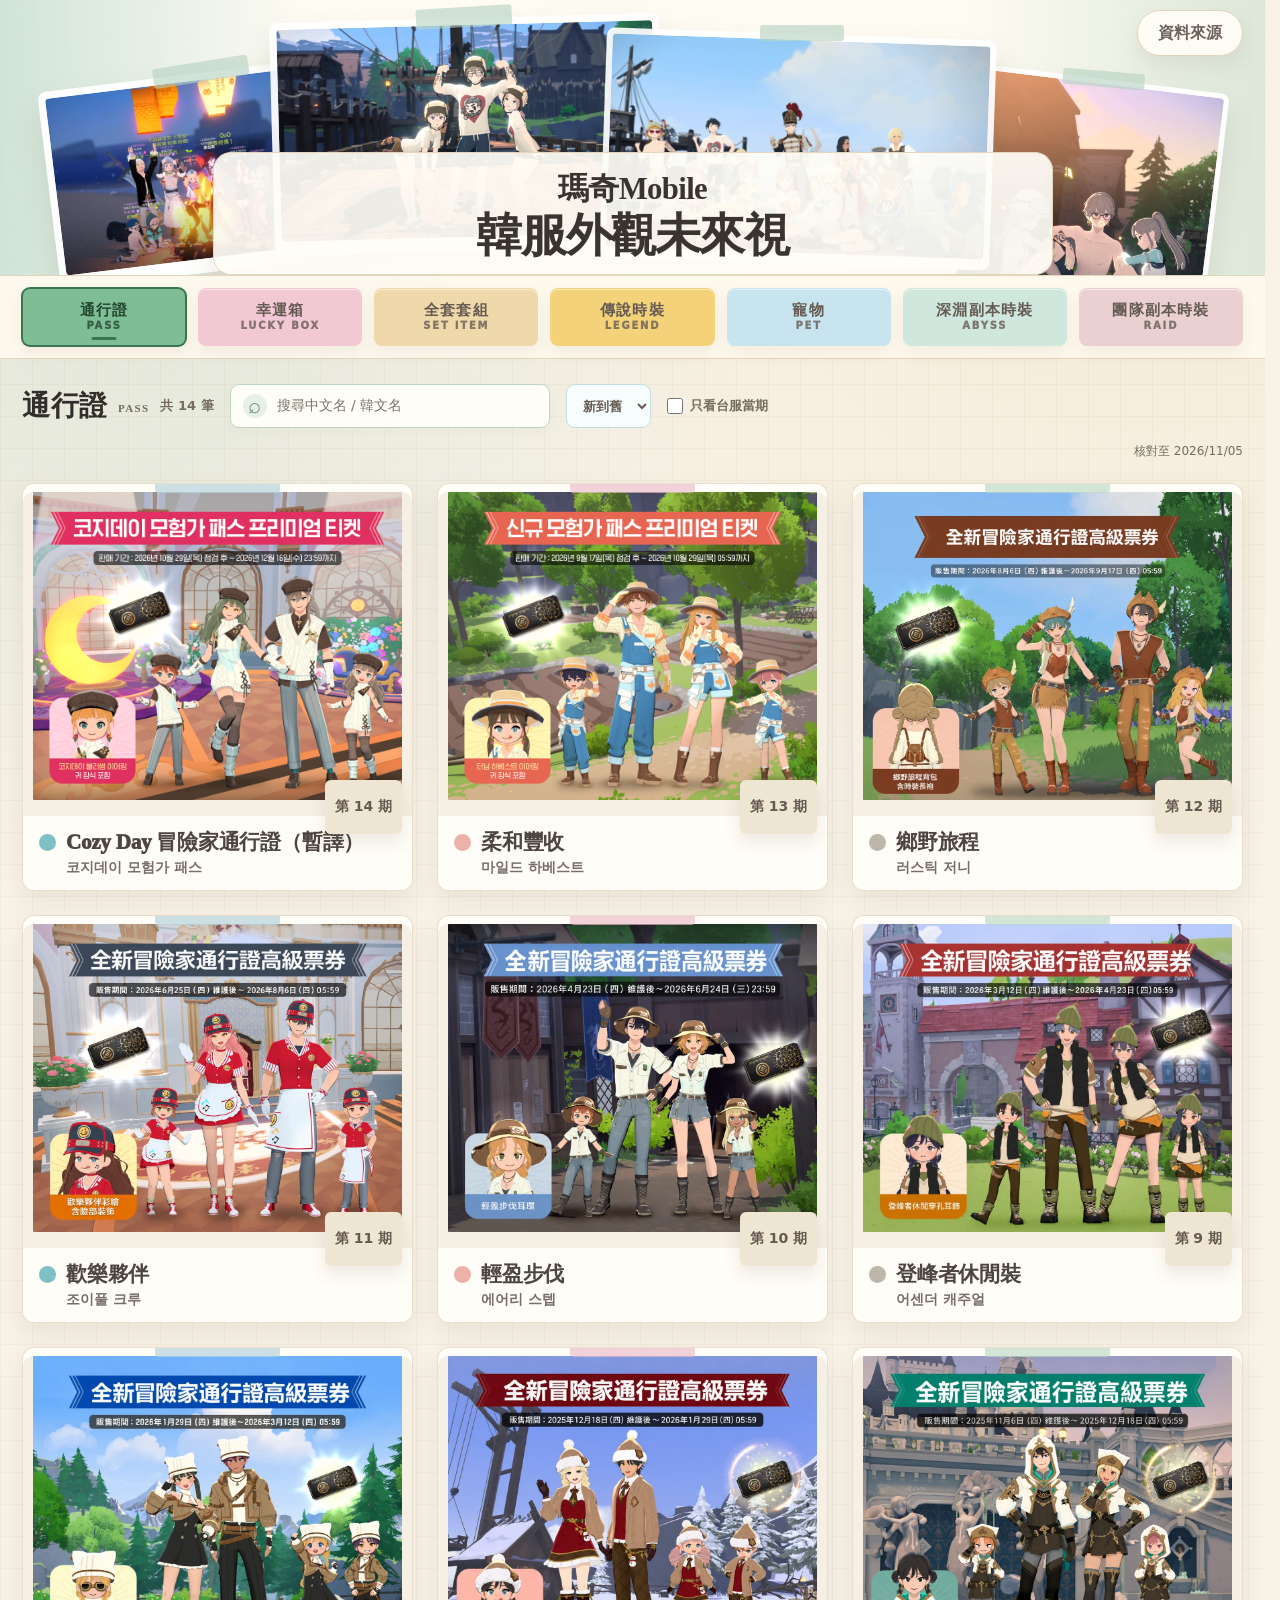
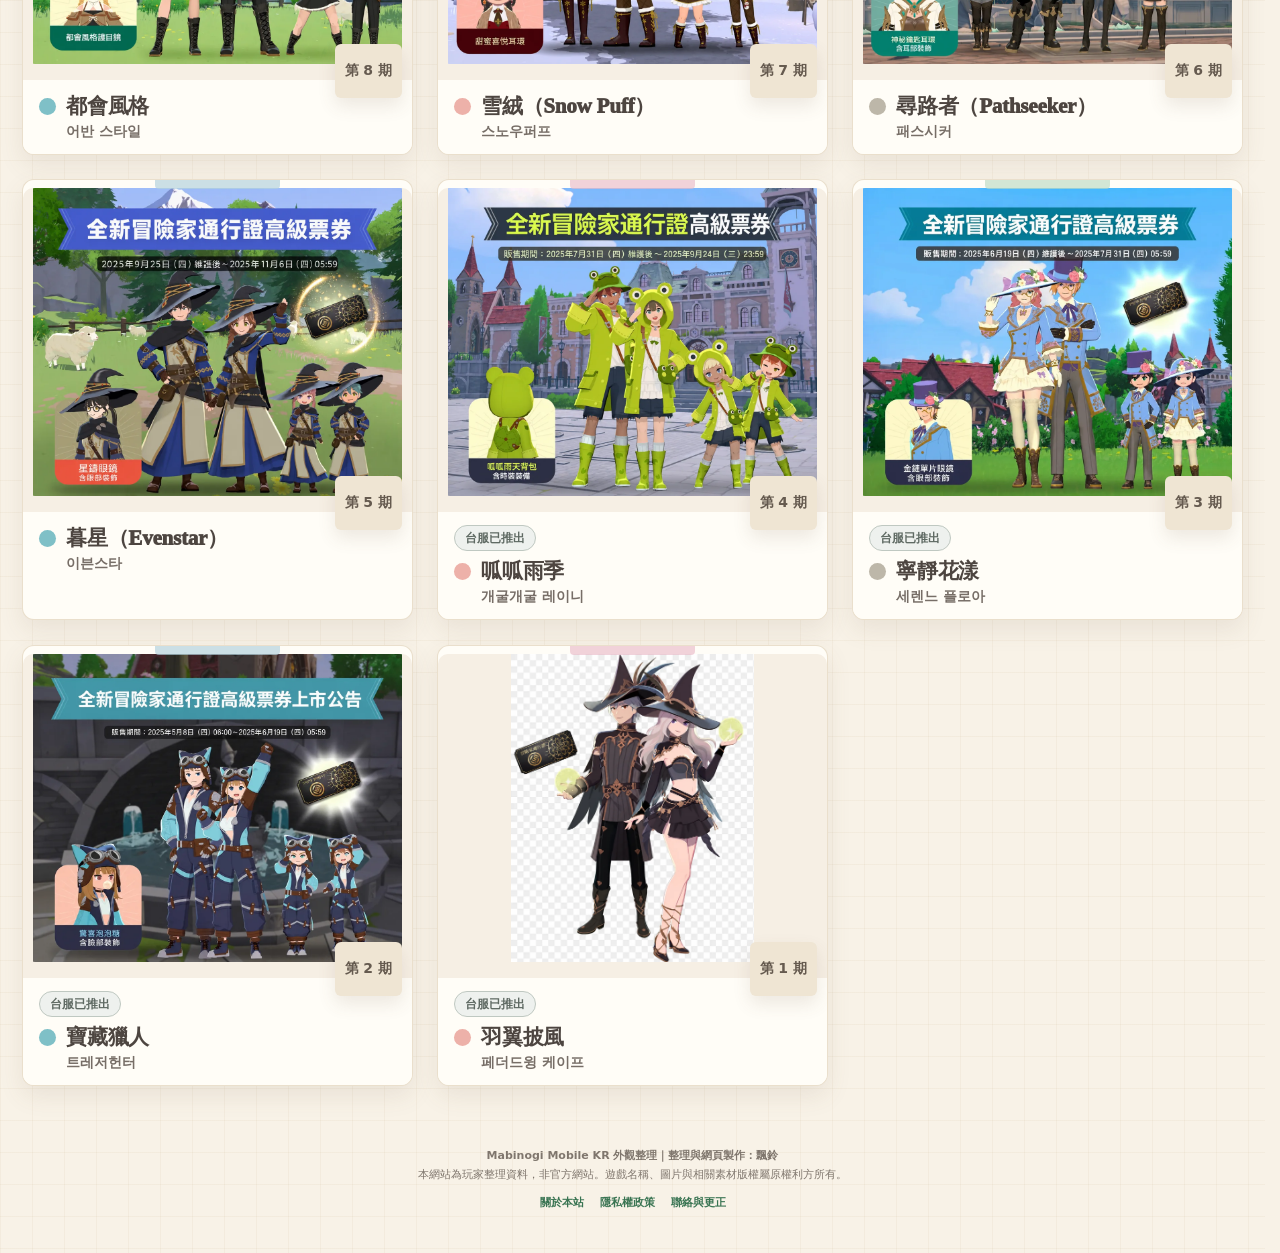
==== index.html @ e50b484f "update" ====
<!doctype html>
<html lang="zh-Hant">
<head>
<meta charset="utf-8">
<meta name="viewport" content="width=device-width,initial-scale=1">
<meta name="color-scheme" content="light">
<meta name="theme-color" content="#f8f2e7">
<meta name="description" content="整理瑪奇 Mobile 韓服歷屆通行證、幸運箱、全套套組、傳說時裝、寵物技能、深淵與團隊副本外觀，提供中韓文名稱搜尋與台服推出狀態對照。">
<meta name="robots" content="index,follow,max-image-preview:large,max-snippet:-1,max-video-preview:-1">
<meta name="google-adsense-account" content="ca-pub-5116561987707056">
<script async data-mabi-adsense="1" src="https://pagead2.googlesyndication.com/pagead/js/adsbygoogle.js?client=ca-pub-5116561987707056" crossorigin="anonymous"></script>
<meta property="og:locale" content="zh_TW"><meta property="og:type" content="website"><meta property="og:site_name" content="瑪奇Mobile 韓服外觀未來視"><meta property="og:title" content="瑪奇Mobile 韓服外觀未來視"><meta property="og:description" content="整理瑪奇 Mobile 韓服歷屆通行證、幸運箱、全套套組、傳說時裝、寵物技能、深淵與團隊副本外觀，提供中韓文名稱搜尋與台服推出狀態對照。"><meta property="og:url" content="https://www.piaorinstudio.com/"><meta property="og:image" content="https://www.piaorinstudio.com/image/hero-bridge.webp">
<meta name="twitter:card" content="summary_large_image"><meta name="twitter:title" content="瑪奇Mobile 韓服外觀未來視"><meta name="twitter:description" content="整理瑪奇 Mobile 韓服歷屆通行證、幸運箱、全套套組、傳說時裝、寵物技能、深淵與團隊副本外觀，提供中韓文名稱搜尋與台服推出狀態對照。"><meta name="twitter:image" content="https://www.piaorinstudio.com/image/hero-bridge.webp">
<link rel="canonical" href="https://www.piaorinstudio.com/"><link rel="icon" href="favicon.svg" type="image/svg+xml"><title>瑪奇Mobile 韓服外觀未來視</title><link rel="stylesheet" href="assets/css/main.css?v=20261015-actions">
<script type="application/ld+json">{"@context":"https://schema.org","@type":"WebSite","name":"瑪奇Mobile 韓服外觀未來視","alternateName":"瑪奇Mobile韓服外觀未來視","url":"https://www.piaorinstudio.com/","inLanguage":"zh-Hant","description":"整理瑪奇 Mobile 韓服歷屆通行證、幸運箱、全套套組、傳說時裝、寵物技能、深淵與團隊副本外觀，提供中韓文名稱搜尋與台服推出狀態對照。"}</script>
<link rel="stylesheet" href="assets/css/archive-ui.css?v=20261105-ui">
</head>
<body>
<header class="hero">
  <div class="wrap hero-grid">
    <div class="hero-card"><h1><span class="title-small">瑪奇Mobile</span><span class="title-main">韓服外觀未來視</span></h1></div>
    <div class="hero-memories" role="group" aria-label="回憶相簿">
      <figure class="hero-photo hero-photo-lt" data-image="image/hero-campfire.webp" tabindex="0" role="button" aria-label="放大查看玩家營火合照"><img src="image/hero-campfire.webp" alt="瑪奇 Mobile 玩家營火合照" width="1600" height="900" loading="eager" decoding="async" fetchpriority="high"></figure>
      <figure class="hero-photo hero-photo-lb" data-image="image/hero-bridge.webp" tabindex="0" role="button" aria-label="放大查看橋上三人合照"><img src="image/hero-bridge.webp" alt="瑪奇 Mobile 橋上三人合照" width="1176" height="664" loading="lazy" decoding="async"></figure>
      <figure class="hero-photo hero-photo-rt" data-image="image/hero-friends.webp" tabindex="0" role="button" aria-label="放大查看三人合照"><img src="image/hero-friends.webp" alt="瑪奇 Mobile 三人合照" width="511" height="498" loading="lazy" decoding="async"></figure>
      <figure class="hero-photo hero-photo-rb" data-image="image/hero-sand.webp" tabindex="0" role="button" aria-label="放大查看沙灘互動畫面"><img src="image/hero-sand.webp" alt="瑪奇 Mobile 沙灘互動畫面" width="1536" height="864" loading="lazy" decoding="async"></figure>
    </div>
    <button class="source-btn" id="openSources" type="button">資料來源</button>
  </div>
</header>
<div class="toolbar-shell"><div class="wrap"><nav class="category-nav" aria-label="圖鑑分類"><button class="category active" data-type="pass"><span class="cat-zh">通行證</span><span class="cat-en">PASS</span></button><button class="category" data-type="lucky"><span class="cat-zh">幸運箱</span><span class="cat-en">LUCKY BOX</span></button><button class="category" data-type="package"><span class="cat-zh">全套套組</span><span class="cat-en">SET ITEM</span></button><button class="category" data-type="legend"><span class="cat-zh">傳說時裝</span><span class="cat-en">LEGEND</span></button><button class="category" data-type="pet"><span class="cat-zh">寵物</span><span class="cat-en">PET</span></button><button class="category" data-type="abyss"><span class="cat-zh">深淵副本時裝</span><span class="cat-en">ABYSS</span></button><button class="category" data-type="raid"><span class="cat-zh">團隊副本時裝</span><span class="cat-en">RAID</span></button></nav></div></div>
<main class="wrap">
  <div class="section-head">
    <div class="section-heading-block">
      <div class="section-title" id="sectionTitle" data-en="PASS">通行證</div>
      <div class="archive-count" id="archiveCount" aria-live="polite"></div>
      <button class="section-tips-btn" id="sectionTipsBtn" type="button" aria-haspopup="dialog" aria-controls="tipsModal"><span>TIPS</span><span class="section-tips-q" aria-hidden="true">?</span></button>
    </div>
    <div class="archive-tools" id="archiveTools">
      <label class="archive-search-wrap" for="archiveSearch"><span class="search-icon" aria-hidden="true">⌕</span><input id="archiveSearch" class="archive-search" type="search" aria-label="搜尋本分類中文名或韓文名" placeholder="搜尋中文名 / 韓文名" autocomplete="off"></label>
      <select class="sort" id="sort" aria-label="排列順序"><option value="new" selected>新到舊</option><option value="old">舊到新</option></select>
      <label class="archive-current-toggle" id="archiveCurrentWrap"><input id="archiveCurrentOnly" type="checkbox"><span>只看台服當期</span></label>
    </div>
    <div class="section-actions">
      <div class="pet-filters" id="petFilters"><button class="pet-filter-btn active" data-kind="all" type="button">全部</button><button class="pet-filter-btn" data-kind="regular" type="button">常駐</button><button class="pet-filter-btn" data-kind="limited" type="button">限定</button><button class="pet-filter-btn" data-kind="collab" type="button">聯動</button></div>
      <div class="legend-views" id="legendViews"><button class="legend-view-btn active" data-view="regular" type="button">一般版</button><button class="legend-view-btn" data-view="hooded" type="button">長袍版</button></div>
      <span class="archive-audit-date" id="archiveAuditDate"></span>
    </div>
  </div>
  <section class="feed" id="feed" aria-label="分類圖鑑"></section>
</main>
<footer class="wrap site-footer"><div><strong>Mabinogi Mobile KR 外觀整理｜整理與網頁製作：飄鈴</strong></div><div>本網站為玩家整理資料，非官方網站。遊戲名稱、圖片與相關素材版權屬原權利方所有。</div><nav class="footer-links" aria-label="網站資訊"><a href="about.html">關於本站</a><a href="privacy.html">隱私權政策</a><a href="contact.html">聯絡與更正</a></nav></footer>
<div class="viewer" id="viewer" role="dialog" aria-modal="true" aria-label="圖片放大預覽，可左右切換" aria-hidden="true"><button class="viewer-close" id="viewerClose" type="button" aria-label="關閉圖片預覽">×</button><button class="viewer-nav viewer-prev" id="viewerPrev" type="button" aria-label="上一張">‹</button><div class="viewer-modes" id="viewerModes" role="group" aria-label="傳說時裝圖片版本" hidden><button class="viewer-mode-btn" id="viewerRegular" data-mode="regular" type="button">一般版</button><button class="viewer-mode-btn" id="viewerHooded" data-mode="hooded" type="button">長袍版</button></div><img id="viewerImg" alt=""><div class="viewer-pet-rarities" id="viewerPetRarities" hidden aria-label="寵物稀有度資訊"><div class="viewer-pet-rarity-list" id="viewerPetRarityList"></div></div><button class="viewer-nav viewer-next" id="viewerNext" type="button" aria-label="下一張">›</button><div class="viewer-counter" id="viewerCounter" aria-live="polite"></div></div>
<div class="tips-modal" id="tipsModal" role="dialog" aria-modal="true" aria-labelledby="tipsTitle" aria-hidden="true"><section class="tips-panel"><div class="tips-head"><div class="tips-head-title"><h2 id="tipsTitle">通行證小提示</h2><span class="tips-head-en" id="tipsTitleEn">PASS TIPS</span></div><button class="tips-close" id="tipsClose" type="button" aria-label="關閉小提示">×</button></div><div class="tips-body" id="tipsBody"></div></section></div>
<div class="sources-modal" id="sourcesModal" role="dialog" aria-modal="true" aria-labelledby="sourcesTitle" aria-hidden="true"><section class="sources-panel"><div class="sources-head"><h2 id="sourcesTitle">資料來源</h2><button class="sources-close" id="sourcesClose" type="button" aria-label="關閉資料來源">×</button></div><p class="sources-intro">官方公告、遊戲內面板與玩家資料集中整理於此；中文名稱優先採台服正式名稱，尚無正式名稱時為參考翻譯。</p><div class="sources-list" id="sourcesList"></div></section></div>
<div class="pet-detail-modal" id="petDetailModal" role="dialog" aria-modal="true" aria-labelledby="petDetailTitle" aria-hidden="true"><section class="pet-detail-panel"><div class="pet-detail-head"><div><div class="pet-detail-title-row"><h2 id="petDetailTitle"></h2><span class="rarity-badge" id="petDetailRarity"></span></div><div class="pet-detail-ko" id="petDetailKo"></div></div><button class="pet-detail-close" id="petDetailClose" type="button" aria-label="關閉寵物詳細資訊">×</button></div><div class="pet-detail-body"><section class="pet-detail-block"><div class="pet-detail-label">固有技能</div><div class="pet-skill-version-row"><span class="pet-skill-version-chip" id="petSkillVersion"></span></div><div class="pet-skill-name" id="petSkillName"></div><p class="pet-skill-effect" id="petSkillEffect"></p><div class="pet-legend-skill" id="petLegendSkill"><div class="pet-skill-version-row"><span class="pet-skill-version-chip legend" id="petLegendSkillVersion">升階至傳說</span></div><div class="pet-skill-name" id="petLegendSkillName"></div><p class="pet-skill-effect" id="petLegendSkillEffect"></p></div></section><section class="pet-detail-block"><div class="pet-detail-label">固定同行能力</div><div class="pet-stat-pills" id="petStatPills"></div></section><p class="pet-data-note" id="petDataNote"></p></div></section></div>
<dialog class="action-dialog" id="actionDialog" aria-labelledby="actionDialogTitle">
  <h2 class="action-sr-only" id="actionDialogTitle"></h2><button id="actionDialogClose" type="button" aria-label="關閉動作預覽">×</button>
  <div class="action-variants" id="actionVariants" role="group" aria-label="選擇演出版本"></div>
  <button class="action-viewer-prev" id="actionPrev" type="button" aria-label="上一個動作箱">‹</button>
  <button class="action-viewer-next" id="actionNext" type="button" aria-label="下一個動作箱">›</button>
  <div class="action-dialog-body"><section class="action-stage" aria-label="動作播放區">
    <div class="action-gif-frame"><img id="actionGif" alt="" decoding="async"></div>
    <nav class="action-choices" id="actionChoices" aria-label="選擇動作"></nav>
    <p class="action-playback-status" id="actionPlaybackStatus" role="status"></p>
  </section></div>
</dialog>
<script defer src="data/ads-config.js"></script><script defer src="assets/js/ads.js"></script><script defer src="data/catalog.js"></script><script defer src="data/pets.js"></script><script defer src="data/catalog-update-20260917.js"></script><script defer src="data/pet-update-20260917.js?v=20261017-owl"></script><script defer src="data/site-config.js"></script><script defer src="data/tw-update-20260925.js"></script><script defer src="data/tw-update-20260930.js"></script><script defer src="data/tw-update-20261014.js?v=20261105-tw-numbering-petdetail"></script><script defer src="assets/js/app.js?v=20261105-ui"></script><script defer src="assets/js/archive-scroll.js?v=20261105-ui"></script>
</body></html>
---- assets/css/main.css ----
:root{
  --bg:#f6f1e6;--paper:#fffdf7;--ink:#3a3430;--muted:#766c64;--line:#e4d6bc;
  --green:#76b58f;--gold:#d7a23f;--purple:#9b7bd1;--pink:#edc3d0;--blue:#c7e5ef;
  --shadow:0 12px 28px rgba(100,83,61,.11);
}
*{box-sizing:border-box}
html{scroll-behavior:smooth}
body{
  margin:0;color:var(--ink);overflow-x:hidden;
  font-family:"Noto Sans TC","Microsoft JhengHei",system-ui,-apple-system,sans-serif;
  background:
    linear-gradient(rgba(190,170,130,.09) 1px,transparent 1px),
    linear-gradient(90deg,rgba(190,170,130,.09) 1px,transparent 1px),
    radial-gradient(circle at 8% 8%,rgba(130,184,156,.20),transparent 23%),
    radial-gradient(circle at 90% 4%,rgba(225,193,126,.16),transparent 25%),
    #f8f2e7;
  background-size:32px 32px,32px 32px,auto,auto,auto;
}
button,select,input{font:inherit}
button,a,select,input{touch-action:manipulation}
.wrap{width:min(1320px,calc(100% - 44px));margin:auto}

 .hero{
  padding:22px 0 0;
  background:linear-gradient(90deg,rgba(201,226,214,.74),rgba(255,252,244,.95) 24%,rgba(255,252,244,.95) 76%,rgba(211,230,218,.74));
  border-bottom:1px solid var(--line);
  overflow:hidden;
}
.hero-grid{
  position:relative;
  min-height:355px;
}
.hero-card{
  position:absolute;z-index:3;left:50%;top:auto;bottom:0;transform:translateX(-50%);
  width:min(100%,880px);margin:0;
  display:flex;align-items:center;justify-content:center;text-align:center;padding:24px 40px 14px;min-width:0;
  background:rgba(255,253,247,.88);border:1px solid var(--line);border-radius:18px;box-shadow:var(--shadow);
}
h1{width:100%;margin:0;display:flex;flex-direction:column;align-items:center;gap:8px;text-align:center;font-family:"Noto Serif TC",Georgia,serif;line-height:1;letter-spacing:-.02em}
.title-small{font-size:clamp(26px,2.4vw,38px);font-weight:850;letter-spacing:-.02em}
.title-main{font-size:clamp(38px,3.6vw,64px);font-weight:950;line-height:1;letter-spacing:-.03em;white-space:nowrap}
.title-main-break{display:inline}
.hero-photo{position:absolute;margin:0;background:rgba(255,255,255,.92);border-radius:8px;box-shadow:0 16px 30px rgba(103,85,62,.15);cursor:zoom-in;z-index:1}
.hero-photo:focus-visible,.image-wrap:focus-visible{outline:3px solid #397452;outline-offset:5px}
.hero-photo:before{content:"";position:absolute;left:50%;top:-11px;width:96px;height:20px;transform:translateX(-50%) rotate(-2deg);background:rgba(183,211,194,.62);border-radius:3px;z-index:2}
.hero-photo img{display:block;width:100%;height:auto;border-radius:4px}
.hero-photo-lt{left:26px;top:72px;width:330px;padding:7px 7px 14px;transform:rotate(-7deg);z-index:1}
.hero-photo-lb{left:250px;top:18px;width:390px;padding:7px 7px 14px;transform:rotate(-1.5deg);z-index:2}
.hero-photo-rt{right:28px;top:78px;width:255px;padding:5px 5px 9px;transform:rotate(7deg);z-index:1}
.hero-photo-rt:before{width:82px;height:16px;top:-8px}
.hero-photo-rb{right:250px;top:34px;width:390px;padding:6px 6px 11px;transform:rotate(2deg);z-index:2}
.hero-photo-rb:before{width:84px;height:16px;top:-9px}
.source-btn{position:absolute;right:0;top:0;height:46px;padding:0 20px;border:1px solid #e4d4b9;border-radius:999px;background:rgba(255,253,247,.92);color:#6d625b;font-weight:900;box-shadow:0 10px 20px rgba(111,94,72,.10);cursor:pointer}

.toolbar-shell{position:sticky;top:0;z-index:20;padding:12px 0;background:rgba(255,250,239,.9);border-bottom:1px solid var(--line);backdrop-filter:blur(12px)}
.category-nav{display:grid;grid-template-columns:repeat(9,minmax(0,1fr));gap:12px}
.category{
  position:relative;height:58px;border:0;border-radius:8px;display:flex;flex-direction:column;align-items:center;justify-content:center;gap:2px;
  color:#655b53;font-weight:950;cursor:pointer;box-shadow:0 7px 16px rgba(108,89,62,.08), inset 0 1px 0 rgba(255,255,255,.55);
}
.category[data-type=pass]{background:#7fbd97;color:#fff}
.category[data-type=lucky]{background:#f1c8d3}
.category[data-type=package]{background:#efd9aa}
.category[data-type=legend]{background:#f3d27a}
.category[data-type=pet]{background:#c8e4ee}
.category[data-type=abyss]{background:#cfe7dc}
.category[data-type=raid]{background:#ead0d0}
.category[data-type=action]{background:#c6d9c1}
.category[data-type=tools]{background:#d9c8ed;order:99}
.category[data-type=tools]:after{content:"實用工具";position:absolute;right:10px;top:-9px;height:20px;padding:0 7px;border-radius:999px;background:#8c73b9;color:#fff;font-size:10px;display:flex;align-items:center;letter-spacing:.08em}
.category.active{outline:3px solid rgba(255,255,255,.82);box-shadow:0 0 0 3px rgba(104,174,134,.55),0 10px 20px rgba(108,89,62,.10)}
.category[data-type=tools].active{box-shadow:0 0 0 3px rgba(140,115,185,.42),0 10px 20px rgba(99,83,133,.16)}
.cat-zh{font-size:15px;line-height:1.05;letter-spacing:.08em}
.cat-en{font-size:10px;line-height:1;letter-spacing:.18em;opacity:.78}

main.wrap{padding-top:28px;padding-bottom:52px}
.section-head{display:grid;grid-template-columns:minmax(245px,auto) minmax(360px,1fr) auto;gap:18px;align-items:center;margin:0 0 24px}
.section-heading-block{position:relative;display:inline-block;min-width:0}
.section-title{
  padding:16px 96px 16px 28px;background:rgba(255,253,247,.88);border:1px solid var(--line);box-shadow:0 12px 26px rgba(111,93,72,.08);
  color:#332e2b;font-family:"Noto Serif TC",Georgia,serif;font-size:clamp(30px,3.4vw,48px);font-weight:950;line-height:1;letter-spacing:.08em;white-space:nowrap
}
.section-title:after{content:attr(data-en);margin-left:18px;color:#786a61;font-size:.42em;letter-spacing:.26em;font-family:Georgia,"Times New Roman",serif;font-weight:850}
.section-tips-btn{position:absolute;right:12px;top:50%;transform:translateY(-50%);display:inline-flex;align-items:center;justify-content:center;gap:5px;height:32px;padding:0 11px;border:1px solid #d8c7a8;border-radius:999px;background:#fffaf0;color:#826c55;font-family:Georgia,"Times New Roman",serif;font-size:10px;font-weight:900;letter-spacing:.10em;cursor:pointer;box-shadow:0 5px 12px rgba(105,85,61,.09);transition:background .16s ease,transform .16s ease}
.section-tips-btn:hover{background:#f5ead7;transform:translateY(-50%) translateY(-1px)}
.section-tips-btn:focus-visible{outline:3px solid rgba(104,160,130,.30);outline-offset:2px}
.section-tips-q{display:inline-flex;align-items:center;justify-content:center;width:17px;height:17px;border-radius:50%;background:#dcc8a7;color:#fff;font-family:inherit;font-size:10px;letter-spacing:0}
.archive-tools{display:flex;align-items:center;gap:14px;min-width:0}
.archive-search-wrap{display:flex;align-items:center;gap:12px;flex:1;height:56px;padding:0 18px;border-radius:999px;border:2px solid #bfd7c5;background:rgba(255,255,255,.9);box-shadow:0 10px 24px rgba(113,96,74,.08)}
.search-icon{display:flex;align-items:center;justify-content:center;width:40px;height:40px;border-radius:999px;background:#dce9df;color:#6b675d;font-size:26px;flex:none}
.archive-search{width:100%;min-width:0;border:0;outline:0;background:transparent;color:#514943;font-size:15px;font-weight:900}
.archive-search::placeholder{color:#8f877f;opacity:1}
.archive-count{white-space:nowrap;color:#6c625b;font-size:15px;font-weight:900}
.section-actions{display:flex;align-items:center;justify-content:flex-end;gap:12px;flex-wrap:wrap}
.sort,.pet-filter-btn{height:52px;padding:0 22px;border:0;border-radius:999px;background:rgba(255,255,255,.86);color:#655b53;font-weight:950;box-shadow:0 10px 24px rgba(104,86,63,.10);cursor:pointer}
.pet-filters{display:none;gap:10px;align-items:center}
.pet-filters.show{display:flex}
.pet-filter-btn{height:50px;min-width:76px;padding:0 20px;border:1px solid rgba(220,204,178,.9);box-shadow:0 8px 18px rgba(107,93,74,.08)}
.pet-filter-btn.active{color:#fff;border-color:transparent}
.pet-filter-btn[data-kind=all].active{background:#fff;color:#655b53;border:1px solid #decfb5}
.pet-filter-btn[data-kind=regular],.kind-chip.regular{background:#74b792;color:#fff}
.pet-filter-btn[data-kind=limited],.kind-chip.limited{background:#d7a342;color:#fff}
.pet-filter-btn[data-kind=collab],.kind-chip.collab{background:#9b7bd1;color:#fff}
.legend-views{display:none;gap:10px;align-items:center}
.legend-views.show{display:flex}
.legend-view-btn{height:50px;min-width:88px;padding:0 18px;border:1px solid rgba(220,204,178,.9);box-shadow:0 8px 18px rgba(107,93,74,.08);border-radius:999px;background:#fffdf8;color:#655b53;font-size:15px;font-weight:900;cursor:pointer}
.legend-view-btn.active{background:#f3d27a;border-color:transparent;color:#5a4630}
.legend-mode-chip{display:inline-flex;align-items:center;justify-content:center;margin:8px 0 0 27px;height:24px;padding:0 10px;border-radius:999px;background:#f7f0e2;color:#6a5b4a;font-size:11px;font-weight:900}
.image-wrap.figure-card img{object-fit:contain;background:radial-gradient(circle at 50% 36%,rgba(255,255,255,.75),rgba(246,239,228,.86) 62%,rgba(238,228,209,.92) 100%)}

.feed{display:grid;grid-template-columns:repeat(3,minmax(0,1fr));gap:24px}
.entry{position:relative;overflow:visible;border:1px solid rgba(228,216,193,.78);border-radius:12px;background:#fffdf7;box-shadow:0 10px 25px rgba(103,88,69,.10);content-visibility:auto;contain-intrinsic-size:420px}
.entry:before{content:"";position:absolute;left:34%;right:34%;top:-10px;height:19px;background:rgba(179,209,222,.68);border-radius:4px;z-index:3}
.entry:nth-child(3n+2):before{background:rgba(234,188,202,.65)}
.entry:nth-child(3n):before{background:rgba(188,218,195,.65)}
.image-wrap{position:relative;aspect-ratio:6/5;background:#f6efe4;border-radius:10px 10px 0 0;overflow:visible;cursor:zoom-in}
.image-wrap img{width:calc(100% - 16px);height:calc(100% - 16px);margin:8px;display:block;object-fit:contain;border-radius:4px}
.num-badge{position:absolute;right:10px;bottom:-18px;z-index:4;display:flex;align-items:center;justify-content:center;min-width:64px;height:54px;padding:8px 10px;border-radius:6px;background:#efe5d3;color:#655a4f;font-size:14px;font-weight:900;box-shadow:0 8px 18px rgba(104,86,63,.12)}
.num-badge.has-date{min-width:76px;height:62px;padding:7px 10px;flex-direction:column;gap:3px;line-height:1.05}
.num-badge-main{white-space:nowrap}
.num-badge-date{color:#8a7a6b;font-size:9px;font-weight:850;letter-spacing:.02em;white-space:nowrap}
.num-badge.source-badge{right:10px;bottom:-18px;min-width:112px;max-width:calc(100% - 20px);height:auto;min-height:48px;padding:7px 11px;flex-direction:column;align-items:center;justify-content:center;gap:3px;text-align:center;line-height:1.15}
.source-badge-zh{max-width:100%;color:#5d5147;font-size:12px;font-weight:950;white-space:normal}
.source-badge-ko{max-width:100%;color:#8a7a6b;font-size:9px;font-weight:850;white-space:normal;word-break:keep-all}
.entry-info{padding:13px 16px 13px;background:#fffdf7}
.name-row{display:flex;align-items:center;gap:10px}
.color-dot{width:17px;height:17px;border-radius:50%;background:#7fc0c7;flex:none}
.entry:nth-child(3n+2) .color-dot{background:#edb1a9}
.entry:nth-child(3n) .color-dot{background:#bdb7a9}
.name{margin:0;color:#4d4540;font-family:"Noto Serif TC",Georgia,serif;font-size:21px;font-weight:950;line-height:1.24;letter-spacing:-.01em}
.ko{margin:3px 0 0 27px;color:#776e67;font-size:14px;font-weight:800;line-height:1.35}
.kind-chip{display:inline-flex;align-items:center;justify-content:center;height:26px;padding:0 10px;border-radius:999px;color:#fff;font-size:12px;font-weight:900;margin:0 0 7px}
.entry-tags{display:flex;align-items:center;gap:7px;flex-wrap:wrap;margin-bottom:7px}
.entry-tags .kind-chip{margin:0}
.tw-status-chip{display:inline-flex;align-items:center;justify-content:center;min-height:26px;padding:0 10px;border-radius:999px;font-size:12px;font-weight:950;border:1px solid transparent}
.tw-status-selling{border-color:#d4a83f;background:#f7e6b6;color:#7a5712}
.tw-status-released{border-color:#bfc8c1;background:#eef1ee;color:#5f6a63}
.pet-variants{margin-top:8px;padding-top:8px;border-top:1px dashed #e6d9c1;display:flex;flex-direction:column;align-items:flex-start;gap:6px}
.pet-variant{display:inline-flex;align-items:center;min-height:30px;max-width:100%;font-family:inherit;font-size:11px;padding:5px 10px;border:0;border-radius:999px;background:#f7f0e2;color:#655b53;cursor:pointer;transition:background .16s ease,transform .16s ease,box-shadow .16s ease;text-align:left}
.pet-variant:hover{background:#efe3ce;transform:translateY(-1px);box-shadow:0 4px 12px rgba(92,72,45,.09)}
.pet-variant:focus-visible{outline:3px solid rgba(104,160,130,.35);outline-offset:2px}
.pet-click-hint{grid-column:1/-1;margin:0 0 -2px;padding:0 2px;color:#7b6d62;font-size:12px;font-weight:800;line-height:1.55}
.lucky-order-hint{grid-column:1/-1;margin:0 0 -2px;padding:10px 13px;border:1px solid #e4d5bb;border-radius:12px;background:rgba(255,250,240,.9);color:#75665a;font-size:12px;font-weight:800;line-height:1.65}
.lucky-order-hint strong{color:#9a664d;font-weight:950}
.pet-rarity-hover{position:absolute;inset:8px;z-index:5;display:flex;flex-direction:column;justify-content:flex-end;gap:6px;padding:12px;border-radius:7px;background:linear-gradient(180deg,rgba(32,28,24,.04),rgba(32,28,24,.72));opacity:0;visibility:hidden;pointer-events:none;transition:opacity .16s ease,visibility .16s ease}
.pet-rarity-hover.many{display:grid;grid-template-columns:repeat(3,minmax(0,1fr));align-content:end;gap:3px;padding:7px;overflow:auto;background:linear-gradient(180deg,rgba(32,28,24,.18),rgba(32,28,24,.82))}
.pet-rarity-hover.many .pet-rarity-choice{min-width:0;min-height:22px;padding:2px 5px;gap:4px;border-radius:7px;font-size:9px}
.pet-rarity-hover.many .rarity-badge{min-width:30px;height:17px;padding:0 4px;font-size:8px}
.pet-rarity-hover.base-pool{display:grid;grid-template-columns:repeat(2,minmax(0,1fr));align-content:start;gap:7px;padding:8px;overflow:auto;background:linear-gradient(180deg,rgba(32,28,24,.34),rgba(32,28,24,.84))}
.pet-pool-group{min-width:0;padding:6px;border:1px solid rgba(255,255,255,.5);border-radius:10px;background:rgba(255,253,247,.95);box-shadow:0 4px 14px rgba(0,0,0,.12)}
.pet-pool-group-title{display:flex;align-items:baseline;gap:5px;margin:0 2px 4px;padding:0 1px 4px;border-bottom:1px dashed #dfd0b8;color:#51473f;font-size:10px;font-weight:950;line-height:1.2}
.pet-pool-group-title small{color:#9a8978;font-size:7px;font-weight:900;letter-spacing:.08em}
.pet-pool-group-list{display:grid;gap:2px}
.pet-rarity-hover.base-pool .pet-rarity-choice{min-width:0;min-height:22px;padding:2px 4px;gap:4px;border-radius:6px;background:transparent;box-shadow:none;font-size:9px}
.pet-rarity-hover.base-pool .pet-rarity-choice:hover{background:#fff3dd;transform:none}
.pet-rarity-hover.base-pool .rarity-badge{min-width:30px;height:17px;padding:0 4px;font-size:8px}
.pet-rarity-hover.base-pool::-webkit-scrollbar{width:7px}
.pet-rarity-hover.base-pool::-webkit-scrollbar-thumb{border-radius:999px;background:rgba(255,255,255,.45)}

.image-wrap.pet-image:hover .pet-rarity-hover,
.image-wrap.pet-image:focus-visible .pet-rarity-hover,
.image-wrap.pet-image:has(.pet-rarity-choice:focus-visible) .pet-rarity-hover{opacity:1;visibility:visible;pointer-events:auto}
body.viewer-open .image-wrap.pet-image .pet-rarity-hover{opacity:0!important;visibility:hidden!important;pointer-events:none!important}
.pet-rarity-choice{width:100%;display:flex;align-items:center;justify-content:space-between;gap:10px;padding:6px 8px;border:0;border-radius:10px;background:rgba(255,253,247,.95);box-shadow:0 4px 14px rgba(0,0,0,.12);font-family:inherit;font-size:11px;font-weight:850;color:#554b44;cursor:pointer;text-align:left}
.pet-rarity-choice:hover{background:#fff8ea;transform:translateY(-1px)}
.pet-rarity-choice:focus-visible{outline:3px solid rgba(255,255,255,.72);outline-offset:1px}
.pet-rarity-name{min-width:0;overflow:hidden;text-overflow:ellipsis;white-space:nowrap}
.pet-rarity-choice .rarity-badge{flex:none}
.rarity-badge{display:inline-flex;align-items:center;justify-content:center;min-width:38px;height:22px;padding:0 7px;border-radius:999px;color:#fff;font-size:10px;font-weight:950;letter-spacing:.04em}
.rarity-epic{background:#df829d}
.rarity-elite{background:#9271cc}
.rarity-rare{background:#609fc6}
.rarity-advanced{background:#66a982}

.pet-detail-modal{position:fixed;inset:0;z-index:70;display:none;align-items:center;justify-content:center;padding:22px;background:rgba(28,24,20,.72)}
.pet-detail-modal.show{display:flex}
.pet-detail-panel{width:min(560px,94vw);max-height:min(760px,88vh);overflow:auto;border:1px solid var(--line);border-radius:22px;background:#fffdf7;box-shadow:0 24px 80px rgba(0,0,0,.30)}
.pet-detail-head{position:sticky;top:0;z-index:2;display:flex;align-items:flex-start;justify-content:space-between;gap:16px;padding:18px 20px 15px;border-bottom:1px solid var(--line);background:rgba(255,253,247,.97);backdrop-filter:blur(10px)}
.pet-detail-title-row{display:flex;align-items:center;gap:9px;flex-wrap:wrap}
.pet-detail-head h2{margin:0;color:#4d4540;font-family:"Noto Serif TC",Georgia,serif;font-size:24px;font-weight:950;line-height:1.25}
.pet-detail-ko{margin-top:4px;color:#776e67;font-size:13px;font-weight:800}
.pet-detail-close{flex:none;width:40px;height:40px;border:0;border-radius:999px;background:#f0e7d8;color:#4d4540;font-size:25px;line-height:1;cursor:pointer}
.pet-detail-body{display:grid;gap:12px;padding:16px 20px 20px}
.pet-detail-block{padding:14px 15px;border:1px solid #eadfca;border-radius:16px;background:#fffaf0}
.pet-detail-label{margin-bottom:7px;color:#8a755c;font-size:11px;font-weight:950;letter-spacing:.10em}
.pet-skill-version-row{display:flex;align-items:center;gap:8px;flex-wrap:wrap;margin-bottom:7px}
.pet-skill-version-chip{display:inline-flex;align-items:center;min-height:25px;padding:0 9px;border-radius:999px;background:#f0e6d6;color:#655445;font-size:11px;font-weight:950}
.pet-skill-version-chip.native{background:#f8dce5;color:#a24766}
.pet-skill-version-chip.promoted{background:#e9e1f6;color:#684da0}
.pet-skill-version-chip.legend{background:#f4e1ad;color:#8a6418}
.pet-legend-skill{margin-top:12px;padding-top:12px;border-top:1px dashed #dfd0b8}
.pet-legend-skill[hidden]{display:none}
.pet-skill-version-rule{color:#948273;font-size:10px;font-weight:800}
.pet-skill-name{color:#4d4540;font-size:18px;font-weight:950;line-height:1.45}
.pet-skill-effect{margin:7px 0 0;color:#655b53;font-size:13px;font-weight:700;line-height:1.75;white-space:pre-line}
.pet-missing-detail{color:#c34f75;font-weight:950}
.pet-lock-note,.pet-data-note{margin:9px 0 0;color:#9a675f;font-size:11px;font-weight:800;line-height:1.65;white-space:pre-line}
.pet-data-note:empty,.pet-lock-note:empty,.pet-skill-effect:empty{display:none}
.pet-stat-pills{display:flex;gap:8px;flex-wrap:wrap}
.pet-stat-pill{--stat:#7d6857;display:inline-flex;align-items:center;justify-content:center;min-height:34px;padding:0 12px;border:1px solid #d9c7a8;border-radius:999px;background:#f8efe0;color:var(--stat);font-size:13px;font-weight:950;line-height:1.2;white-space:nowrap}
.pet-stat-caption{margin-top:8px;color:#887b70;font-size:10px;font-weight:700;line-height:1.55}


.tools-hub{grid-column:1/-1;display:grid;gap:18px}
.tools-intro{padding:18px 20px;border:1px solid #d9c8ed;border-radius:18px;background:linear-gradient(135deg,#fbf8ff,#fffdf7);box-shadow:0 10px 24px rgba(99,83,133,.08)}
.tools-intro-title{margin:0 0 6px;color:#55466e;font-family:"Noto Serif TC",Georgia,serif;font-size:22px;font-weight:950}
.tools-intro p{margin:0;color:#746a7b;font-size:13px;font-weight:750;line-height:1.75}
.tools-grid{display:grid;grid-template-columns:repeat(3,minmax(0,1fr));gap:18px}
.tool-card{min-width:0;display:flex;flex-direction:column;gap:12px;padding:18px;border:1px solid #e4d9ef;border-radius:18px;background:#fffdf8;box-shadow:0 10px 24px rgba(103,88,115,.08)}
.tool-card-head{display:flex;align-items:flex-start;gap:12px}
.tool-card-icon{flex:none;width:44px;height:44px;display:flex;align-items:center;justify-content:center;border-radius:13px;background:#efe7f8;color:#74589b;font-size:22px}
.tool-card-title{margin:0;color:#4d454f;font-family:"Noto Serif TC",Georgia,serif;font-size:18px;font-weight:950;line-height:1.35}
.tool-card-source{margin-top:3px;color:#9a899e;font-size:10px;font-weight:900;letter-spacing:.08em}
.tool-card-desc{margin:0;color:#6f666f;font-size:13px;font-weight:700;line-height:1.7}
.tool-card-tags{display:flex;gap:7px;flex-wrap:wrap;margin-top:auto}
.tool-tag{display:inline-flex;align-items:center;min-height:25px;padding:0 9px;border-radius:999px;background:#f3edf8;color:#765b94;font-size:11px;font-weight:900}
.tool-open{display:inline-flex;align-items:center;justify-content:center;gap:7px;min-height:44px;margin-top:2px;padding:0 15px;border-radius:12px;background:#8c73b9;color:#fff;font-size:13px;font-weight:950;text-decoration:none;transition:transform .16s ease,background .16s ease}
.tool-open:hover{background:#7c64aa;transform:translateY(-1px)}
.tool-open:focus-visible{outline:3px solid rgba(140,115,185,.28);outline-offset:3px}
.tools-coming{display:flex;align-items:center;justify-content:center;min-height:130px;padding:18px;border:1px dashed #d8c9e5;border-radius:18px;background:rgba(255,253,248,.55);color:#9a8da1;font-size:12px;font-weight:850;text-align:center;line-height:1.7}

.empty{grid-column:1/-1;padding:40px;text-align:center;color:#796f65;background:#fffdf7;border:1px solid var(--line);border-radius:18px}

.viewer{position:fixed;inset:0;background:rgba(28,24,20,.78);display:none;align-items:center;justify-content:center;z-index:50;padding:70px 84px;touch-action:pan-y}
.viewer.show{display:flex}
.viewer img{max-width:min(1100px,100%);max-height:calc(100vh - 140px);border:1px solid rgba(219,205,181,.9);border-radius:12px;background:radial-gradient(circle at 50% 38%,#fffdf8 0,#f3ecdf 68%,#e3d8c6 100%);box-shadow:0 20px 80px rgba(0,0,0,.35);user-select:none;-webkit-user-drag:none}
.viewer-close{position:absolute;right:20px;top:18px;width:44px;height:44px;border:0;border-radius:999px;background:#fff;color:#3d352f;font-size:28px;cursor:pointer}
.viewer-nav{position:absolute;top:50%;transform:translateY(-50%);width:54px;height:54px;border:0;border-radius:999px;background:rgba(255,255,255,.94);color:#3d352f;font-size:34px;line-height:1;box-shadow:0 8px 24px rgba(0,0,0,.2);cursor:pointer}
.viewer-prev{left:18px}.viewer-next{right:18px}
.viewer-counter{position:absolute;left:50%;bottom:18px;transform:translateX(-50%);padding:7px 13px;border-radius:999px;background:rgba(255,255,255,.94);color:#554b44;font-size:13px;font-weight:900}
.viewer-modes{position:absolute;left:50%;top:16px;z-index:2;display:flex;gap:5px;padding:5px;border-radius:999px;background:rgba(255,255,255,.94);box-shadow:0 8px 24px rgba(0,0,0,.18);transform:translateX(-50%)}
.viewer-modes[hidden]{display:none}
.viewer-mode-btn{height:38px;padding:0 18px;border:0;border-radius:999px;background:transparent;color:#655b53;font-size:14px;font-weight:950;cursor:pointer}
.viewer-mode-btn.active{background:#f3d27a;color:#523e27}
.viewer-pet-rarities{display:none;position:absolute;left:50%;bottom:78px;z-index:3;width:min(520px,calc(100vw - 24px));max-height:34vh;overflow:auto;transform:translateX(-50%);padding:8px;border-radius:14px;background:rgba(255,253,247,.96);box-shadow:0 10px 30px rgba(0,0,0,.24);backdrop-filter:blur(8px)}
.viewer-pet-rarities[hidden]{display:none!important}
.viewer-pet-rarity-list{display:grid;gap:8px}
.viewer-pet-group{display:grid;gap:5px;padding:8px;border:1px solid #e4d8c2;border-radius:12px;background:#fffaf0}
.viewer-pet-group-title{display:flex;align-items:baseline;gap:6px;padding:0 2px 5px;border-bottom:1px dashed #dfd0b8;color:#51473f;font-size:13px;font-weight:950}
.viewer-pet-group-title small{color:#9a8978;font-size:9px;font-weight:900;letter-spacing:.08em}
.viewer-pet-group-list{display:grid;gap:5px}
.viewer-pet-rarity-btn{width:100%;display:flex;align-items:center;justify-content:space-between;gap:10px;min-height:38px;padding:7px 9px;border:0;border-radius:10px;background:#f7f0e2;color:#554b44;font-family:inherit;font-size:12px;font-weight:850;cursor:pointer;text-align:left}
.viewer-pet-rarity-btn:active{transform:scale(.99)}
.viewer-pet-rarity-btn .rarity-badge{flex:none}

.tips-modal{position:fixed;inset:0;z-index:65;display:none;align-items:center;justify-content:center;padding:24px;background:rgba(28,24,20,.72)}
.tips-modal.show{display:flex}
.tips-panel{width:min(620px,94vw);max-height:min(760px,88vh);overflow:auto;border:1px solid var(--line);border-radius:20px;background:#fffdf7;box-shadow:0 24px 80px rgba(0,0,0,.30)}
.tips-head{position:sticky;top:0;z-index:2;display:flex;align-items:center;justify-content:space-between;gap:16px;padding:17px 20px 14px;border-bottom:1px solid var(--line);background:rgba(255,253,247,.97);backdrop-filter:blur(10px)}
.tips-head-title{display:flex;align-items:baseline;gap:10px;min-width:0}
.tips-head h2{margin:0;color:#413a35;font-family:"Noto Serif TC",Georgia,serif;font-size:25px;font-weight:950}
.tips-head-en{color:#9a8068;font-family:Georgia,"Times New Roman",serif;font-size:11px;font-weight:900;letter-spacing:.18em}
.tips-close{flex:none;width:40px;height:40px;border:0;border-radius:999px;background:#f0e7d8;color:#4d4540;font-size:25px;line-height:1;cursor:pointer}
.tips-body{display:grid;gap:10px;padding:15px 20px 20px}
.tip-card{padding:12px 14px;border:1px solid #e8dcc7;border-radius:14px;background:#fffaf0}
.tip-card h3{margin:0 0 5px;color:#725d48;font-size:13px;font-weight:950}
.tip-card p,.tip-body{margin:0;color:#625850;font-size:12px;font-weight:750;line-height:1.75}
.tip-card.pet-tip-regular{border-color:#b9d8c3;background:#f3fbf6}
.tip-card.pet-tip-regular h3{color:#3f8960}
.tip-card.pet-tip-limited{border-color:#e7c57a;background:#fff8ea}
.tip-card.pet-tip-limited h3{color:#b88418}
.tip-card.pet-tip-collab{border-color:#c9b4ea;background:#f7f2ff}
.tip-card.pet-tip-collab h3{color:#7d5ac2}
.tip-card.pet-tip-skill{border-color:#e2d7c7;background:#fffdf8}
.tip-card.pet-tip-skill h3{color:#7a6653}
.tip-table-wrap{overflow-x:auto;margin-top:6px}
.tip-table{width:100%;border-collapse:collapse;font-size:11px;line-height:1.55;background:#fffdf8}
.tip-table th,.tip-table td{padding:7px 8px;border:1px solid #e5d8c2;vertical-align:top;text-align:left}
.tip-table th{background:#f2e8d8;color:#6f5c49;font-weight:950;white-space:nowrap}
.tip-table td{color:#625850;font-weight:750}
.tip-table .nowrap{white-space:nowrap}
.tip-table-note{display:block;margin-top:4px;color:#9a664d;font-size:9px;font-weight:900;line-height:1.45}
.tip-em{color:#9a5f4a;font-weight:950}
.tips-note{margin:1px 2px 0;color:#9a675f;font-size:10px;font-weight:800;line-height:1.65}

.sources-modal{position:fixed;inset:0;z-index:60;display:none;align-items:center;justify-content:center;padding:24px;background:rgba(28,24,20,.72)}
.sources-modal.show{display:flex}
.sources-panel{width:min(900px,96vw);max-height:min(820px,90vh);overflow:auto;border:1px solid var(--line);border-radius:20px;background:#fffdf7;box-shadow:0 24px 80px rgba(0,0,0,.3)}
.sources-head{position:sticky;top:0;z-index:2;display:flex;align-items:center;justify-content:space-between;gap:20px;padding:18px 22px;border-bottom:1px solid var(--line);background:rgba(255,253,247,.96);backdrop-filter:blur(10px)}
.sources-head h2{margin:0;font-family:"Noto Serif TC",Georgia,serif;font-size:28px}
.sources-close{width:44px;height:44px;border:0;border-radius:999px;background:#f0e7d8;color:#4d4540;font-size:27px;cursor:pointer}
.sources-intro{margin:0;padding:16px 22px 4px;color:var(--muted);font-size:14px;line-height:1.7}
.sources-list{padding:4px 22px 24px}
.source-group{padding:18px 0;border-bottom:1px dashed #dfd0b6}
.source-group:last-child{border-bottom:0}
.source-group h3{margin:0 0 10px;font-family:"Noto Serif TC",Georgia,serif;font-size:20px}
.source-links{display:grid;grid-template-columns:repeat(2,minmax(0,1fr));gap:8px}
.source-link{display:flex;align-items:center;justify-content:space-between;gap:12px;min-height:44px;padding:9px 12px;border-radius:10px;background:#f7f0e2;color:#397452;font-size:13px;font-weight:900;text-decoration:none}
.source-link:hover{background:#e9f2ea}
.source-date{flex:none;color:#81766d;font-size:11px;font-weight:700}

.site-footer{padding:8px 0 40px;text-align:center;color:#7f766d;font-size:11px;line-height:1.8}
.footer-links{display:flex;justify-content:center;gap:16px;flex-wrap:wrap;margin-top:8px}
.footer-links a{color:#397452;font-weight:900;text-decoration:none}
.footer-links a:hover{text-decoration:underline}

@media(max-width:1180px){
  .hero-grid{min-height:350px}
  .hero-card{width:min(100%,820px);top:auto;bottom:0}
  .hero-photo-lt{left:10px;top:86px;width:250px}
  .hero-photo-lb{left:145px;top:24px;width:300px}
  .hero-photo-rt{right:18px;top:92px;width:178px}
  .hero-photo-rb{right:145px;top:40px;width:300px}
  .section-head{grid-template-columns:1fr auto}
  .archive-tools{grid-column:1/-1;grid-row:2}
  .feed{grid-template-columns:repeat(2,minmax(0,1fr))}
  .category-nav{display:flex;overflow-x:auto;padding:2px 2px 8px}
  .category{flex:0 0 132px}
}
@media(max-width:760px){
  /* 手機版：壓縮首頁標題、分類頁標題、搜尋列與操作按鈕的尺寸 */
  .wrap{width:min(100% - 18px,980px)}
  .hero{padding:8px 0 10px}
  .hero-grid{min-height:0}
  .hero-photo{display:none}
  .source-btn{position:static;display:block;width:max-content;height:34px;margin:0 auto;padding:0 13px;font-size:13px}
  .hero-card{position:relative;left:auto;top:auto;transform:none;min-width:0;width:min(84%,360px);margin:0 auto 10px;padding:10px 10px 9px;border-radius:15px}
  .title-small{font-size:clamp(20px,6.5vw,26px)}
  .title-main{font-size:clamp(25px,7vw,34px);white-space:nowrap}

  .toolbar-shell{padding:6px 0}
  .category-nav{gap:7px;scroll-snap-type:x proximity;overscroll-behavior-x:contain;scrollbar-width:none}
  .category-nav::-webkit-scrollbar{display:none}
  .category{flex-basis:104px;height:48px;scroll-snap-align:start}
  .cat-zh{font-size:13px}
  .cat-en{font-size:9px}

  main.wrap{padding-top:14px;padding-bottom:34px}
  .section-head{grid-template-columns:1fr;gap:8px;margin-bottom:14px}
  .section-title{padding:10px 78px 10px 14px;font-size:clamp(24px,7.5vw,32px);white-space:normal}
  .section-title:after{margin-left:10px;font-size:.38em;letter-spacing:.20em}
  .section-tips-btn{right:8px;height:28px;padding:0 8px;font-size:9px}
  .section-tips-q{width:15px;height:15px;font-size:9px}
  .tips-modal{padding:10px}
  .tips-panel{width:100%;max-height:92vh;border-radius:16px}
  .tips-head{padding:13px 15px 11px}
  .tips-head h2{font-size:21px}
  .tips-body{padding:12px 15px 16px}
  .tip-card{padding:10px 12px}

  .archive-tools{grid-column:auto;grid-row:auto;flex-wrap:wrap;gap:8px}
  .archive-search-wrap{height:44px;padding:0 10px;gap:8px}
  .search-icon{width:32px;height:32px;font-size:21px}
  .archive-search{font-size:14px}
  .archive-count{width:100%;font-size:13px}

  .section-actions{justify-content:flex-start;gap:8px}
  .sort,.pet-filter-btn{height:40px;padding:0 14px;font-size:13px}
  .pet-filter-btn{min-width:66px}
  .pet-filters,.legend-views{gap:7px;flex-wrap:wrap}
  .legend-view-btn{height:40px;min-width:76px;padding:0 14px;font-size:13px}

  .feed{grid-template-columns:minmax(0,1fr);gap:20px;min-width:0}
  .entry{min-width:0;contain-intrinsic-size:520px}
  .viewer{padding:68px 10px 76px}
  .viewer img{max-height:calc(100vh - 150px)}
  .viewer-close{right:10px;top:10px;width:48px;height:48px}
  .viewer-nav{top:auto;bottom:13px;width:48px;height:48px;transform:none;font-size:30px}
  .viewer-prev{left:12px}.viewer-next{right:12px}
  .viewer-counter{bottom:20px}
  .image-wrap.pet-image .pet-rarity-hover{display:none!important}
  .viewer-pet-rarities:not([hidden]){display:block;max-height:40vh}
  .viewer:has(.viewer-pet-rarities:not([hidden])){padding-bottom:165px}
  .viewer:has(.viewer-pet-rarities:not([hidden])) img{max-height:calc(100vh - 240px)}
  .sources-modal{padding:10px}
  .sources-panel{width:100%;max-height:94vh;border-radius:16px}
  .sources-head{padding:14px 16px}
  .sources-list{padding:4px 16px 18px}
  .source-links{grid-template-columns:1fr}
  .tools-grid{grid-template-columns:1fr}
  .tools-intro{padding:15px}
  .tool-card{padding:15px}
  .pet-click-hint{font-size:11px}
  .pet-detail-modal{padding:12px}
  .pet-detail-panel{width:100%;max-height:90vh;border-radius:18px}
  .pet-detail-head{padding:14px 15px 12px}
  .pet-detail-head h2{font-size:21px}
  .pet-detail-body{padding:12px 15px 16px;gap:10px}
  .pet-detail-block{padding:12px 13px}
  .pet-skill-name{font-size:16px}
  .pet-skill-effect{font-size:12px}
}
@media(prefers-reduced-motion:reduce){html{scroll-behavior:auto}}

/* Deka action boxes: same paper cards, with original GIFs loaded on demand. */
.action-cover{display:block;width:100%;padding:0;border:0;text-align:left;color:inherit;font:inherit}
.action-cover:focus-visible,.action-detail-button:focus-visible{outline:3px solid #397452;outline-offset:4px}
.action-play{position:absolute;left:18px;bottom:16px;max-width:calc(100% - 105px);padding:8px 11px;border-radius:999px;background:rgba(255,253,247,.95);color:#36563e;font-size:14px;font-weight:800;box-shadow:var(--shadow)}
.action-entry .entry-info{padding-top:24px}
.action-entry .action-issue-badge{height:76px;min-width:88px;gap:5px}
.action-entry .ko{overflow-wrap:anywhere}
.action-unconfirmed{background:#f5eddf;color:#78634d;border-color:#ded1b9}
.action-meta{margin:15px 0;display:grid;gap:8px;font-size:14px;line-height:1.5}
.action-meta div{display:flex;justify-content:space-between;gap:12px;border-bottom:1px dashed var(--line);padding-bottom:6px}
.action-meta dt{color:var(--muted);flex-shrink:0}.action-meta dd{margin:0;text-align:right;font-weight:800}
.action-detail-button{width:100%;min-height:44px;padding:9px 12px;border:1px solid #c5d5c1;border-radius:9px;background:#e8f0e4;color:#36563e;font-size:14px;font-weight:800;cursor:pointer}
.action-dialog{width:min(1040px,calc(100% - 40px));max-height:92vh;max-height:92dvh;padding:0;border:1px solid var(--line);border-radius:18px;background:var(--paper);color:var(--ink);box-shadow:0 20px 70px rgba(30,26,21,.3);overflow:auto}
.action-dialog::backdrop{background:rgba(28,24,20,.75)}
.action-dialog-head{display:flex;align-items:flex-start;justify-content:space-between;gap:15px;position:sticky;top:0;z-index:2;padding:20px 24px;background:var(--paper);border-bottom:1px solid var(--line)}
.action-dialog-head h2{margin:0;font-family:"Noto Serif TC",Georgia,serif;font-size:26px;line-height:1.35}
.action-dialog-head p{margin:5px 0 0;color:var(--muted);font-size:14px;overflow-wrap:anywhere}
#actionDialogClose{flex:none;min-width:44px;height:44px;padding:0;border:1px solid var(--line);border-radius:50%;background:#fff;color:var(--ink);font-size:28px;cursor:pointer}
.action-dialog-body{display:block}
.action-choices{display:flex;flex-direction:row;flex-wrap:wrap;justify-content:center;gap:8px;padding:16px 0 0}
.action-choice{padding:11px 12px;min-height:52px;border:1px solid transparent;border-radius:10px;text-align:left;background:#fffdf7;color:var(--ink);cursor:pointer;font-size:14px;overflow-wrap:anywhere}
.action-choice strong,.action-choice span{display:block}.action-choice span{margin-top:4px;color:var(--muted);font-size:13px}
.action-choice[aria-pressed=true]{border-color:#72957a;background:#e4eee0}
.action-stage{padding:20px;min-width:0;font-size:16px;line-height:1.6;text-align:center}
.action-official-preview{display:table;margin:0 auto 16px;padding:9px 22px;border-radius:999px;background:#5a7b60;color:#fff;text-decoration:none;font-size:14px;font-weight:800}
.action-official-preview:focus-visible{outline:3px solid #397452;outline-offset:4px}
.action-variants{justify-content:center}
.action-playback-status:empty{display:none}
.action-stage h3{margin:0;font-size:23px;line-height:1.4}.action-stage>p[lang=ko]{margin:2px 0 12px;font-size:14px;color:var(--muted)}
.action-variants,.action-playback-controls{display:flex;gap:8px;flex-wrap:wrap;align-items:center;margin:12px 0}
.action-variants button,.action-playback-controls button{min-height:42px;border:1px solid var(--line);border-radius:999px;padding:8px 13px;background:#fffdf8;color:var(--ink);font-size:14px;font-weight:700;cursor:pointer}
.action-variants button[aria-pressed=true]{background:#5a7b60;color:#fff;border-color:#5a7b60}
.action-gif-frame{min-height:160px;display:flex;justify-content:center;align-items:center;background:#f2ecdf;border-radius:10px;overflow:hidden}
.action-gif-frame img{display:block;width:auto;max-width:100%;height:auto;max-height:52vh;object-fit:contain}
.action-preview-note,.action-playback-status{margin:8px 0;font-size:14px;color:var(--muted)}
.action-playback-controls a,.action-sources a{color:#397452;font-size:14px;font-weight:800}
.action-sale-details{padding:12px 14px;border:1px solid var(--line);border-radius:10px;background:#faf6ed;font-size:14px}
.action-sale-details summary{cursor:pointer;font-weight:800;min-height:28px}
.action-sale-meta{margin-top:16px}.action-sources{display:flex;gap:12px;flex-wrap:wrap}
.action-data-note{font-size:13px;color:var(--muted)}
.action-box-notes{font-size:14px;white-space:pre-line;color:#78634d}
@media(max-width:760px){
  .action-dialog{width:calc(100% - 16px);max-height:96vh;max-height:96dvh;border-radius:14px}
  .action-dialog-head{padding:12px}.action-dialog-head h2{font-size:21px}
  .action-dialog-body{grid-template-columns:minmax(0,1fr)}
  .action-choices{flex-direction:row;flex-wrap:wrap;padding:12px 0 0;gap:6px;border:0}
  .action-choice{flex:1 1 125px;min-width:0;padding:8px 10px}
  .action-stage{padding:12px}.action-stage h3{font-size:20px}
  .action-variants button,.action-playback-controls button{min-height:44px}
  .action-gif-frame img{max-height:46vh}.action-meta div{flex-wrap:wrap}.action-meta dd{text-align:left}
}

/* Match the legend viewer: floating variants, centered image, bottom poses. */
.action-dialog{position:fixed;inset:0;width:100%;height:100%;max-width:none;max-height:none;margin:0;padding:84px 90px 112px;border:0;border-radius:0;background:transparent;box-shadow:none;overflow:hidden;box-sizing:border-box}
.action-dialog[open]{display:flex;align-items:center;justify-content:center}
.action-sr-only{position:absolute;width:1px;height:1px;padding:0;margin:-1px;overflow:hidden;clip-path:inset(50%);white-space:nowrap}
.action-dialog #actionDialogClose{position:absolute;right:20px;top:20px;width:52px;height:52px;border:0;font-size:36px;background:#fff}
.action-dialog-body{width:100%;min-width:0;max-height:100%}
.action-stage{padding:0;display:flex;justify-content:center;align-items:center}
.action-gif-frame{background:transparent;min-height:0;border-radius:12px;max-width:100%}
.action-gif-frame img{width:auto;height:auto;max-width:100%;max-height:calc(100dvh - 196px);border-radius:12px}
.action-dialog .action-variants{position:absolute;top:16px;left:50%;transform:translateX(-50%);display:flex;justify-content:center;flex-wrap:wrap;gap:5px;width:max-content;max-width:calc(100% - 150px);margin:0;padding:5px;border-radius:24px;background:rgba(255,255,255,.95);box-shadow:0 8px 24px rgba(0,0,0,.18)}
.action-dialog .action-variants button{border:0;background:transparent;color:#655b53;min-height:38px;padding:8px 18px;font-weight:900}
.action-dialog .action-variants button[aria-pressed=true]{background:#f3d27a;color:#523e27}
.action-dialog .action-choices{position:absolute;bottom:18px;left:50%;transform:translateX(-50%);width:max-content;max-width:calc(100% - 180px);max-height:88px;overflow:auto;padding:5px;gap:5px;border:0;border-radius:24px;background:rgba(255,255,255,.95)}
.action-dialog .action-choice{flex:0 1 auto;min-height:38px;padding:8px 15px;border:0;border-radius:20px;text-align:center;background:transparent;font-size:14px}
.action-dialog .action-choice span{display:none}
.action-dialog .action-choice[aria-pressed=true]{background:#f3d27a;color:#523e27}
.action-viewer-prev,.action-viewer-next{position:absolute;top:50%;transform:translateY(-50%);width:60px;height:60px;border:0;border-radius:50%;background:rgba(255,255,255,.95);color:#4d4540;font-size:40px;cursor:pointer}
.action-viewer-prev{left:16px}.action-viewer-next{right:16px}
.action-dialog .action-playback-status{position:absolute;left:50%;top:50%;transform:translate(-50%,-50%);padding:8px 14px;border-radius:20px;background:rgba(255,255,255,.94);pointer-events:none}
@media(max-width:760px){
 .action-dialog{padding:110px 10px 164px}
 .action-dialog #actionDialogClose{right:10px;top:12px;width:42px;height:42px}
 .action-dialog .action-variants{top:12px;left:50%;transform:translateX(-50%);max-width:calc(100% - 120px);max-height:86px;overflow:auto}
 .action-dialog .action-variants button{min-height:40px;padding:7px 12px}
 .action-gif-frame img{max-height:calc(100dvh - 274px)}
 .action-dialog .action-choices{bottom:70px;max-width:calc(100% - 20px);max-height:84px}
 .action-dialog .action-choice{padding:7px 11px;min-width:0;min-height:40px;font-size:12px}
 .action-viewer-prev,.action-viewer-next{top:auto;bottom:12px;transform:none;width:46px;height:46px;font-size:32px}
 .action-viewer-prev{left:12px}.action-viewer-next{right:12px}
}
---- assets/css/archive-ui.css ----
/* Pastel archive interface: retain the memory collage, cards and pet details.
   Header, navigation, query controls and mobile overlays follow the approved layout. */
:root{
  --archive-green:#548367;
  --archive-border:#e5d9c4;
  --archive-muted:#756b5f;
}
/* Keep filtering and modal body locks from changing the available field width. */
html{scrollbar-gutter:stable}

/* Keep the original desktop photo positions relative to .hero-grid. */
.hero-memories{position:static}
.hero-card{width:min(100%,840px);padding:21px 32px 15px;background:rgba(255,253,247,.92)}

/* Trim 102px of desktop header space while preserving the photo/title overlap. */
@media(min-width:761px){
  .hero{padding-top:10px}
  .hero-grid{min-height:265px}
  .hero-memories .hero-photo{margin-top:-10px}
}
@media(min-width:761px) and (max-width:1180px){
  .hero-grid{min-height:260px}
}

/* Keep every original pastel category; selection adds a matching outline. */
.category{--category-accent:#548367;border:1px solid transparent;transition:border-color .15s ease,box-shadow .15s ease,transform .15s ease}
.category[data-type=pass]{--category-accent:#397650;color:#24472f}
.category[data-type=lucky]{--category-accent:#a2647a}
.category[data-type=package]{--category-accent:#a17d3e}
.category[data-type=legend]{--category-accent:#99752b}
.category[data-type=pet]{--category-accent:#4f8599}
.category[data-type=abyss]{--category-accent:#588f77}
.category[data-type=raid]{--category-accent:#a06f73}
.category[data-type=action]{--category-accent:#6a8c5c}
.category.active{outline:none;border-color:var(--category-accent);box-shadow:0 0 0 1px var(--category-accent),0 6px 14px rgba(108,89,62,.09)}
.category.active:before{content:"";position:absolute;left:50%;bottom:5px;transform:translateX(-50%);width:25px;height:3px;border-radius:999px;background:var(--category-accent)}
.category:hover{border-color:var(--category-accent)}
.category:focus-visible{outline:3px solid var(--category-accent);outline-offset:3px}
.category-nav{grid-template-columns:repeat(7,minmax(0,1fr));scroll-padding-inline:3px;overscroll-behavior-x:contain}
.category-nav:has(.category[data-type=action]){grid-template-columns:repeat(8,minmax(0,1fr))}

main.wrap{padding-top:25px}

/* Compact query controls in cream, mint and powder blue. */
.section-head{display:flex;flex-wrap:wrap;gap:14px 16px;align-items:center;margin:0 0 22px}
.section-heading-block{display:flex;flex:0 1 auto;align-items:center;gap:11px;min-width:0;max-width:100%;flex-wrap:wrap}
.section-title{max-width:100%;margin:0;padding:0;background:none;border:0;box-shadow:none;font-size:28px;line-height:1.3;font-weight:900;letter-spacing:.025em;white-space:normal}
.section-title:after{display:inline-block;margin-left:10px;color:#756b5f;font-size:11px;letter-spacing:.12em;font-family:inherit;font-weight:650;vertical-align:middle}
.archive-count{width:auto;color:#756b5f;font-size:13px;font-weight:600;white-space:nowrap}
.section-tips-btn{position:static;right:auto;top:auto;transform:none;height:30px;padding:0 9px;gap:5px;box-shadow:none;border-color:#e5d2a4;background:#fff3d3;color:#806b46;font-size:10px;letter-spacing:.04em}
.section-tips-btn:hover{transform:none;background:#f9e9bb}
.section-tips-q{width:15px;height:15px;font-size:10px;background:#c5ab70}
/* Search size is independent of category names and neighbouring controls. */
.archive-tools{grid-column:auto;grid-row:auto;display:contents}
.archive-search-wrap{box-sizing:border-box;width:320px;min-width:320px;max-width:320px;height:44px;min-height:44px;max-height:44px;flex:0 0 320px;padding:0 12px;gap:8px;border:1px solid #bcd7c6;border-radius:9px;background:rgba(255,254,249,.97);box-shadow:0 3px 9px rgba(101,87,67,.035)}
.archive-search-wrap:focus-within{border-color:#609775;outline:2px solid rgba(109,160,127,.16)}
.search-icon{width:24px;height:24px;flex:none;background:#e7f0e6;color:#6d8a73;font-size:22px;line-height:1}
.archive-search{font-size:14px;font-weight:500;line-height:1.4}
.archive-search::placeholder{color:#7b7368}
.sort{height:44px;flex:none;max-width:112px;padding:0 12px;border:1px solid #c6dce3;border-radius:9px;background:#f7fcfd;color:#655d53;font-size:13px;font-weight:650;box-shadow:none}
.sort:focus-visible{outline:2px solid #79a7b4;outline-offset:2px}
.archive-current-toggle{display:flex;flex:none;align-items:center;gap:7px;min-height:44px;color:#756b5f;font-size:13px;font-weight:600;white-space:nowrap;cursor:pointer}
.archive-current-toggle input{width:16px;height:16px;margin:0;accent-color:var(--archive-green)}
.archive-current-toggle[hidden]{display:none!important}
.section-actions{grid-column:1/-1;flex:1 0 100%;justify-content:flex-start;gap:12px;min-width:0}
.archive-audit-date{margin-left:auto;color:#756b5f;font-size:12px;line-height:1.6;white-space:nowrap}
.action-gif-frame video{display:block;width:auto;max-width:100%;height:auto;max-height:calc(100dvh - 196px);object-fit:contain;border-radius:12px}

@media(max-width:1180px){
  .hero-card{width:min(100%,820px)}
}

@media(max-width:760px){
  .wrap{width:calc(100% - 28px)}
  .hero{padding:10px 0 12px}
  .hero-grid{display:flex;flex-direction:column;gap:8px;min-height:0}
  .hero-card{position:relative;left:auto;top:auto;bottom:auto;transform:none;order:1;align-self:center;width:min(100%,430px);margin:0;padding:14px 12px 12px;border-radius:16px}
  .hero h1{gap:8px}
  .hero .title-small{font-size:clamp(22px,5.8vw,30px)}
  .hero .title-main{font-size:clamp(26px,7.6vw,38px);white-space:nowrap}
  .hero-memories{order:2;display:flex;align-self:stretch;gap:12px;min-width:0;width:100%;overflow-x:auto;overflow-y:hidden;padding:9px 4px 11px;scroll-snap-type:x mandatory;scroll-padding-inline:4px;overscroll-behavior-x:contain;scrollbar-width:thin;scrollbar-color:#b8d1c1 transparent}
  .hero-memories .hero-photo{position:relative;display:block;flex:0 0 min(68vw,220px);left:auto;right:auto;top:auto;bottom:auto;width:min(68vw,220px);padding:6px 6px 11px;transform:none;border-radius:8px;scroll-snap-align:start;box-shadow:0 6px 12px rgba(103,85,62,.13)}
  .hero-memories .hero-photo:before{top:-6px;width:72px;height:13px}
  .hero-memories .hero-photo img{width:100%;height:auto;aspect-ratio:16/9;object-fit:contain;background:#f7f0e5}
  .source-btn{position:static;order:3;align-self:center;margin:0;height:40px;font-size:13px}
  .category-nav{padding:3px 3px 9px}
  .category.active:before{bottom:4px;width:22px;height:2px}
  main.wrap{padding-top:18px}
  .section-head{display:grid;grid-template-columns:minmax(0,1fr);gap:12px;margin-bottom:18px}
  .section-heading-block{gap:9px;min-height:44px}
  .section-title{font-size:26px;padding:0}
  .section-title:after{font-size:10px;margin-left:8px}
  .archive-count{width:auto;font-size:12px}
  .section-tips-btn{height:44px;font-size:11px;padding:0 10px}
  .archive-tools{display:grid;grid-template-columns:minmax(0,1fr) auto;gap:10px}
  .archive-search-wrap{grid-column:1/-1;width:100%;min-width:0;max-width:100%;height:44px;min-height:44px;max-height:44px;flex:none;padding:0 11px}
  .archive-search{font-size:16px}
  .sort{grid-column:1;width:110px;height:44px;font-size:13px}
  .archive-current-toggle{justify-self:end;min-height:44px;font-size:12px}
  .section-actions{gap:9px;flex-wrap:wrap}
  .archive-audit-date{font-size:12px;white-space:normal}
  .pet-filter-btn,.legend-view-btn{height:44px}
  .section-actions .pet-filters,.section-actions .legend-views{max-width:100%;flex-wrap:wrap}
  .tips-modal,.sources-modal,.pet-detail-modal{padding:12px;padding-top:max(12px,env(safe-area-inset-top));padding-bottom:max(12px,env(safe-area-inset-bottom))}
  .tips-panel,.sources-panel,.pet-detail-panel{max-width:100%;max-height:calc(100dvh - 24px - env(safe-area-inset-top) - env(safe-area-inset-bottom));overscroll-behavior:contain}
  .tips-head-title{flex-wrap:wrap;row-gap:3px}
  .tips-close,.pet-detail-close{width:44px;height:44px}
  .pet-detail-head>div{min-width:0}
  .pet-detail-ko,.pet-skill-name{overflow-wrap:anywhere}
  .source-link{flex-wrap:wrap;overflow-wrap:anywhere}
  .source-link>span:first-child{min-width:0}
  .source-date{margin-left:auto}
  .viewer{padding-top:calc(68px + env(safe-area-inset-top));padding-bottom:calc(76px + env(safe-area-inset-bottom))}
  .viewer img{max-height:calc(100dvh - 150px - env(safe-area-inset-top) - env(safe-area-inset-bottom))}
  .viewer:has(.viewer-pet-rarities:not([hidden])){padding-bottom:calc(165px + env(safe-area-inset-bottom))}
  .viewer:has(.viewer-pet-rarities:not([hidden])) img{max-height:calc(100dvh - 240px - env(safe-area-inset-top) - env(safe-area-inset-bottom))}
  .viewer-close{top:calc(10px + env(safe-area-inset-top))}
  .viewer-nav{bottom:calc(13px + env(safe-area-inset-bottom))}
  .viewer-counter{bottom:calc(20px + env(safe-area-inset-bottom))}
  .viewer-pet-rarities{bottom:calc(78px + env(safe-area-inset-bottom));max-height:40dvh;overscroll-behavior:contain}
  .viewer-pet-rarity-btn{min-height:44px}
  .action-dialog{padding-top:calc(110px + env(safe-area-inset-top));padding-bottom:calc(164px + env(safe-area-inset-bottom))}
  .action-dialog #actionDialogClose{top:calc(12px + env(safe-area-inset-top));width:44px;height:44px}
  .action-dialog .action-variants{top:calc(12px + env(safe-area-inset-top))}
  .action-dialog .action-variants button,.action-dialog .action-choice{min-height:44px}
  .action-dialog .action-choices{bottom:calc(70px + env(safe-area-inset-bottom));overscroll-behavior:contain}
  .action-gif-frame img,.action-gif-frame video{max-height:calc(100dvh - 274px - env(safe-area-inset-top) - env(safe-area-inset-bottom))}
  .action-viewer-prev,.action-viewer-next{bottom:calc(12px + env(safe-area-inset-bottom))}
}

@media(max-width:360px){
  .section-title{font-size:24px}
  .section-title:after{display:none}
  .section-heading-block{gap:8px}
  .category{flex-basis:100px}
}
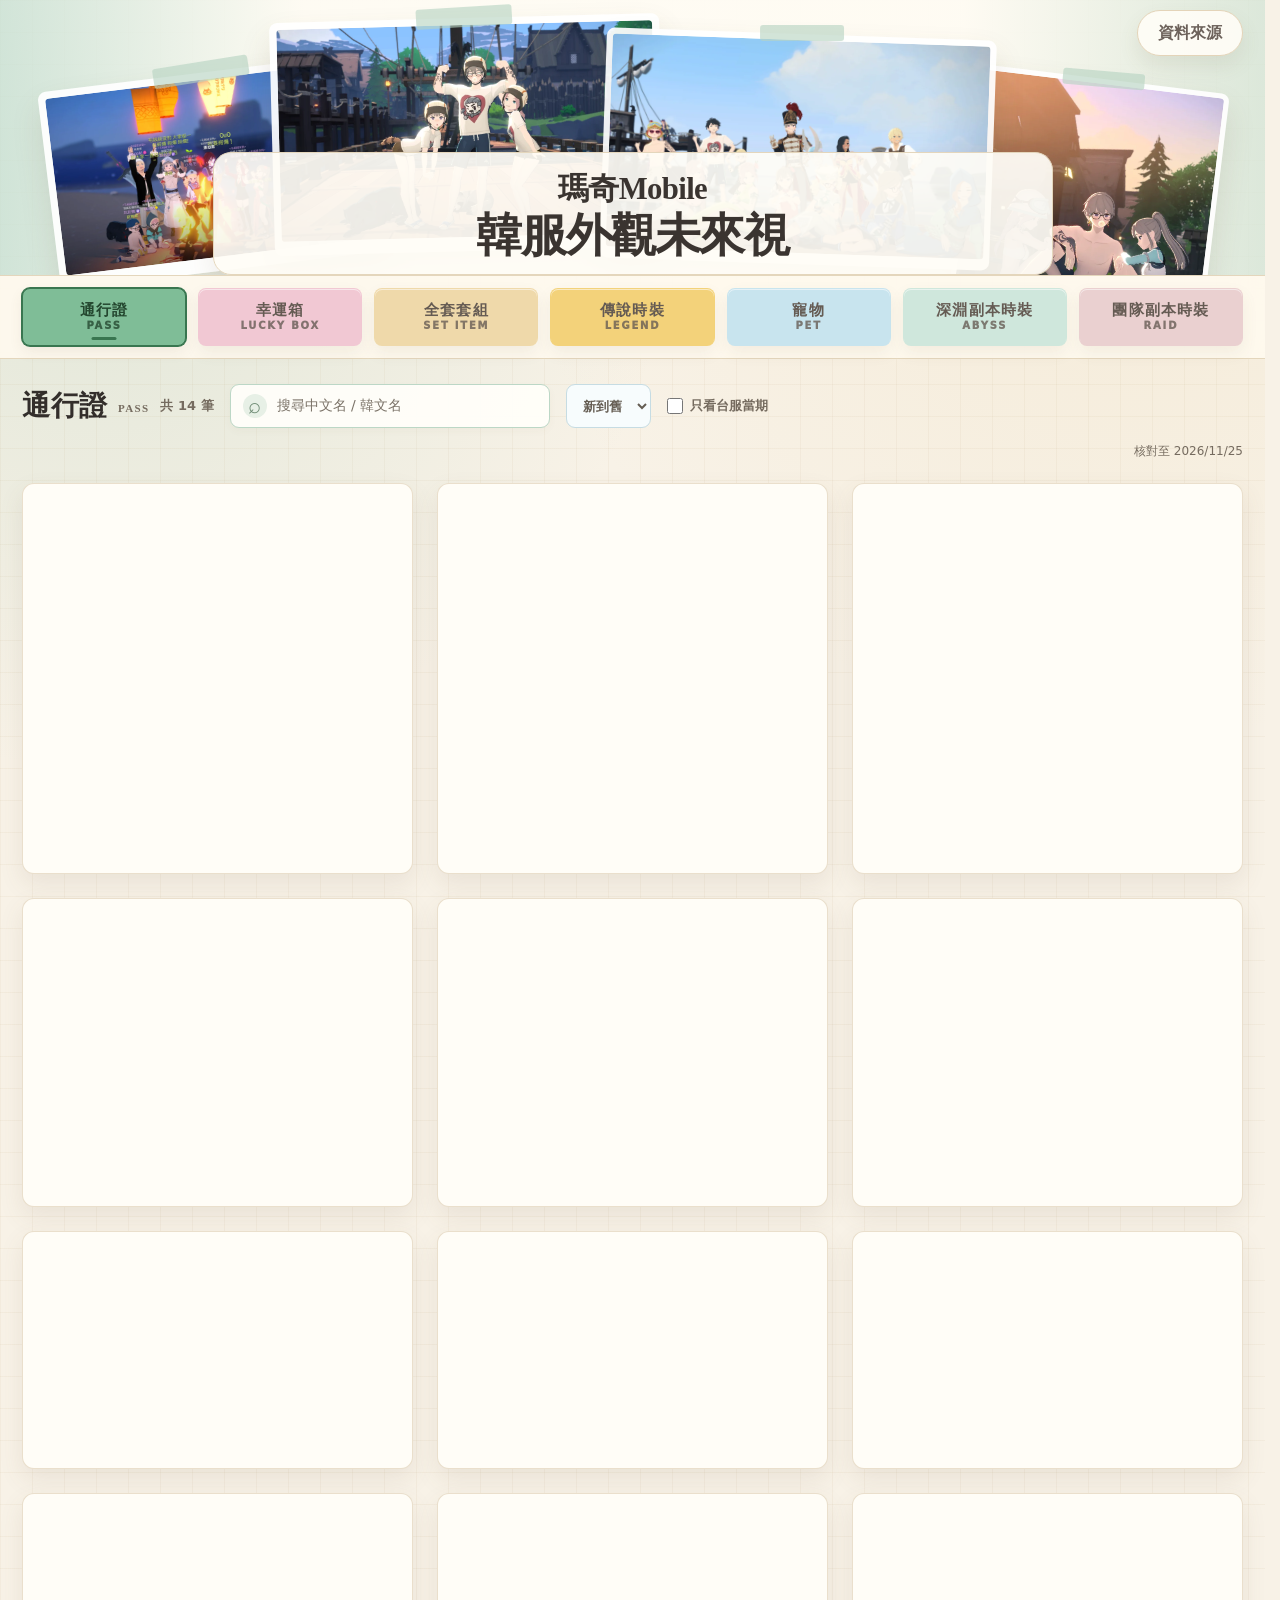
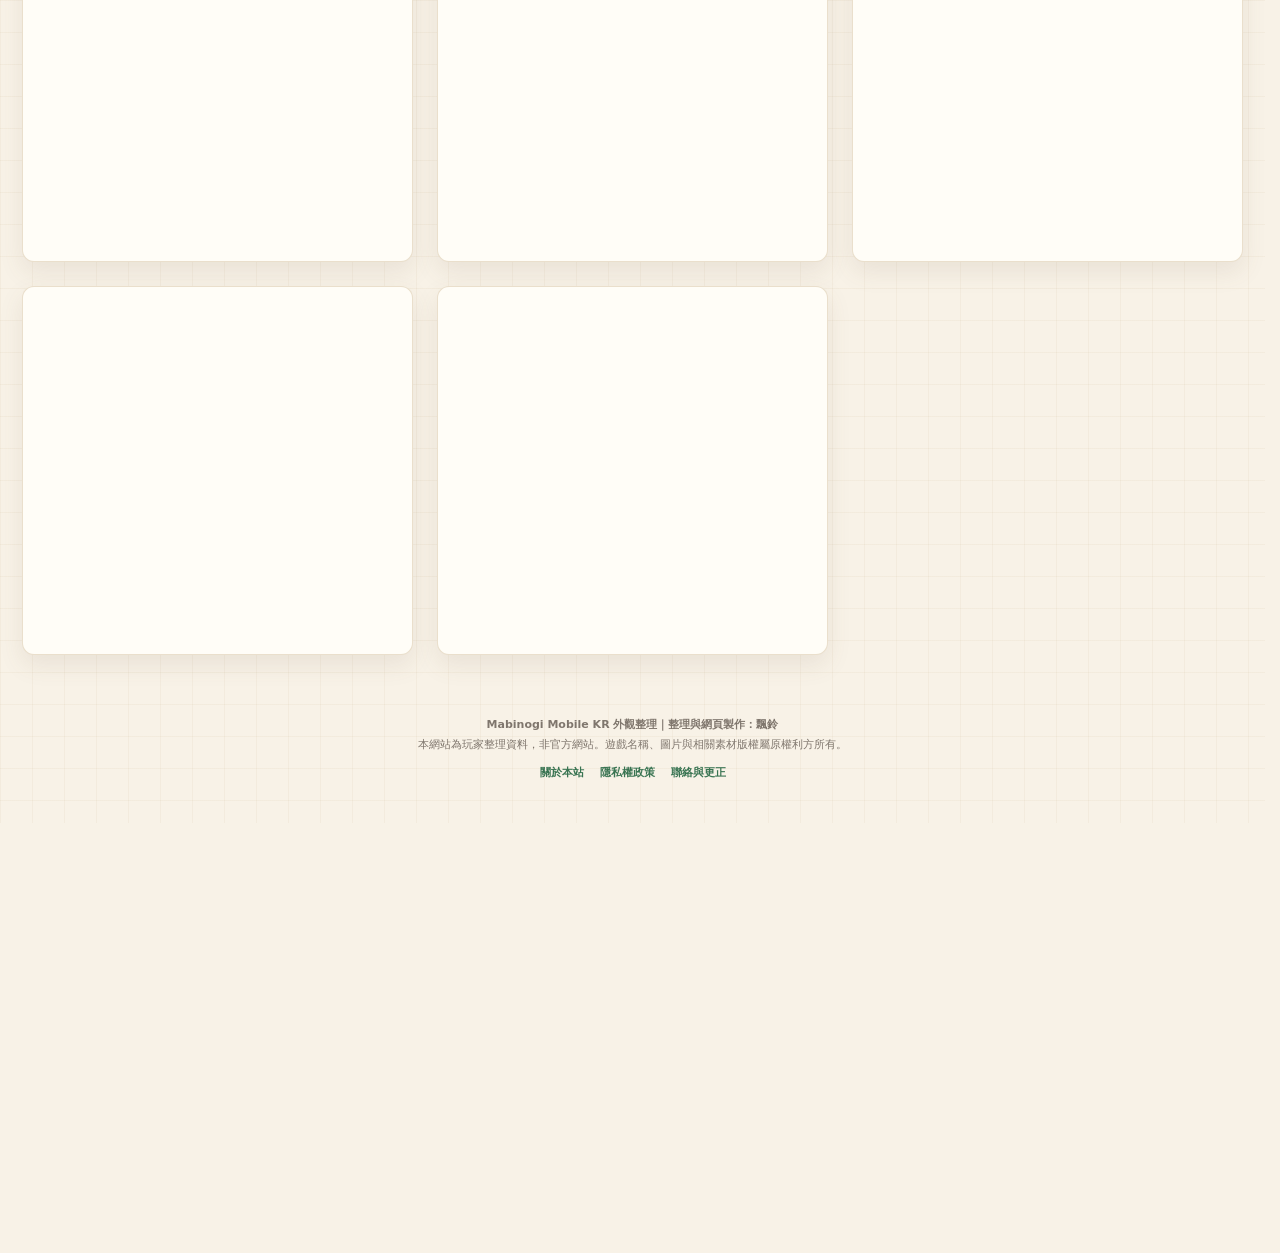
==== commit bb524e63: "Add files via upload" ====
--- a/index.html
+++ b/index.html
@@ -65,6 +65,5 @@
     <p class="action-playback-status" id="actionPlaybackStatus" role="status"></p>
   </section></div>
 </dialog>
-<script defer src="data/ads-config.js"></script><script defer src="assets/js/ads.js"></script><script defer src="data/catalog.js"></script><script defer src="data/pets.js"></script><script defer src="data/catalog-update-20260917.js"></script><script defer src="data/pet-update-20260917.js?v=20261017-owl"></script><script defer src="data/site-config.js"></script><script defer src="data/tw-update-20260925.js"></script><script defer src="data/tw-update-20260930.js"></script><script defer src="data/tw-update-20261014.js?v=20261105-tw-numbering-petdetail"></script><script defer src="assets/js/app.js?v=20261105-ui"></script><script defer src="assets/js/archive-scroll.js?v=20261105-ui"></script>
+<script defer src="data/ads-config.js"></script><script defer src="assets/js/ads.js"></script><script defer src="data/catalog.js"></script><script defer src="data/pets.js"></script><script defer src="data/catalog-update-20260917.js"></script><script defer src="data/pet-update-20260917.js?v=20261017-owl"></script><script defer src="data/site-config.js"></script><script defer src="data/tw-update-20260925.js"></script><script defer src="data/tw-update-20260930.js"></script><script defer src="data/tw-update-20261014.js?v=20261105-tw-numbering-petdetail"></script><script defer src="data/tw-update-20261125.js?v=20261125"></script><script defer src="assets/js/app.js?v=20261105-ui"></script><script defer src="assets/js/archive-scroll.js?v=20261105-ui"></script>
 </body></html>
-
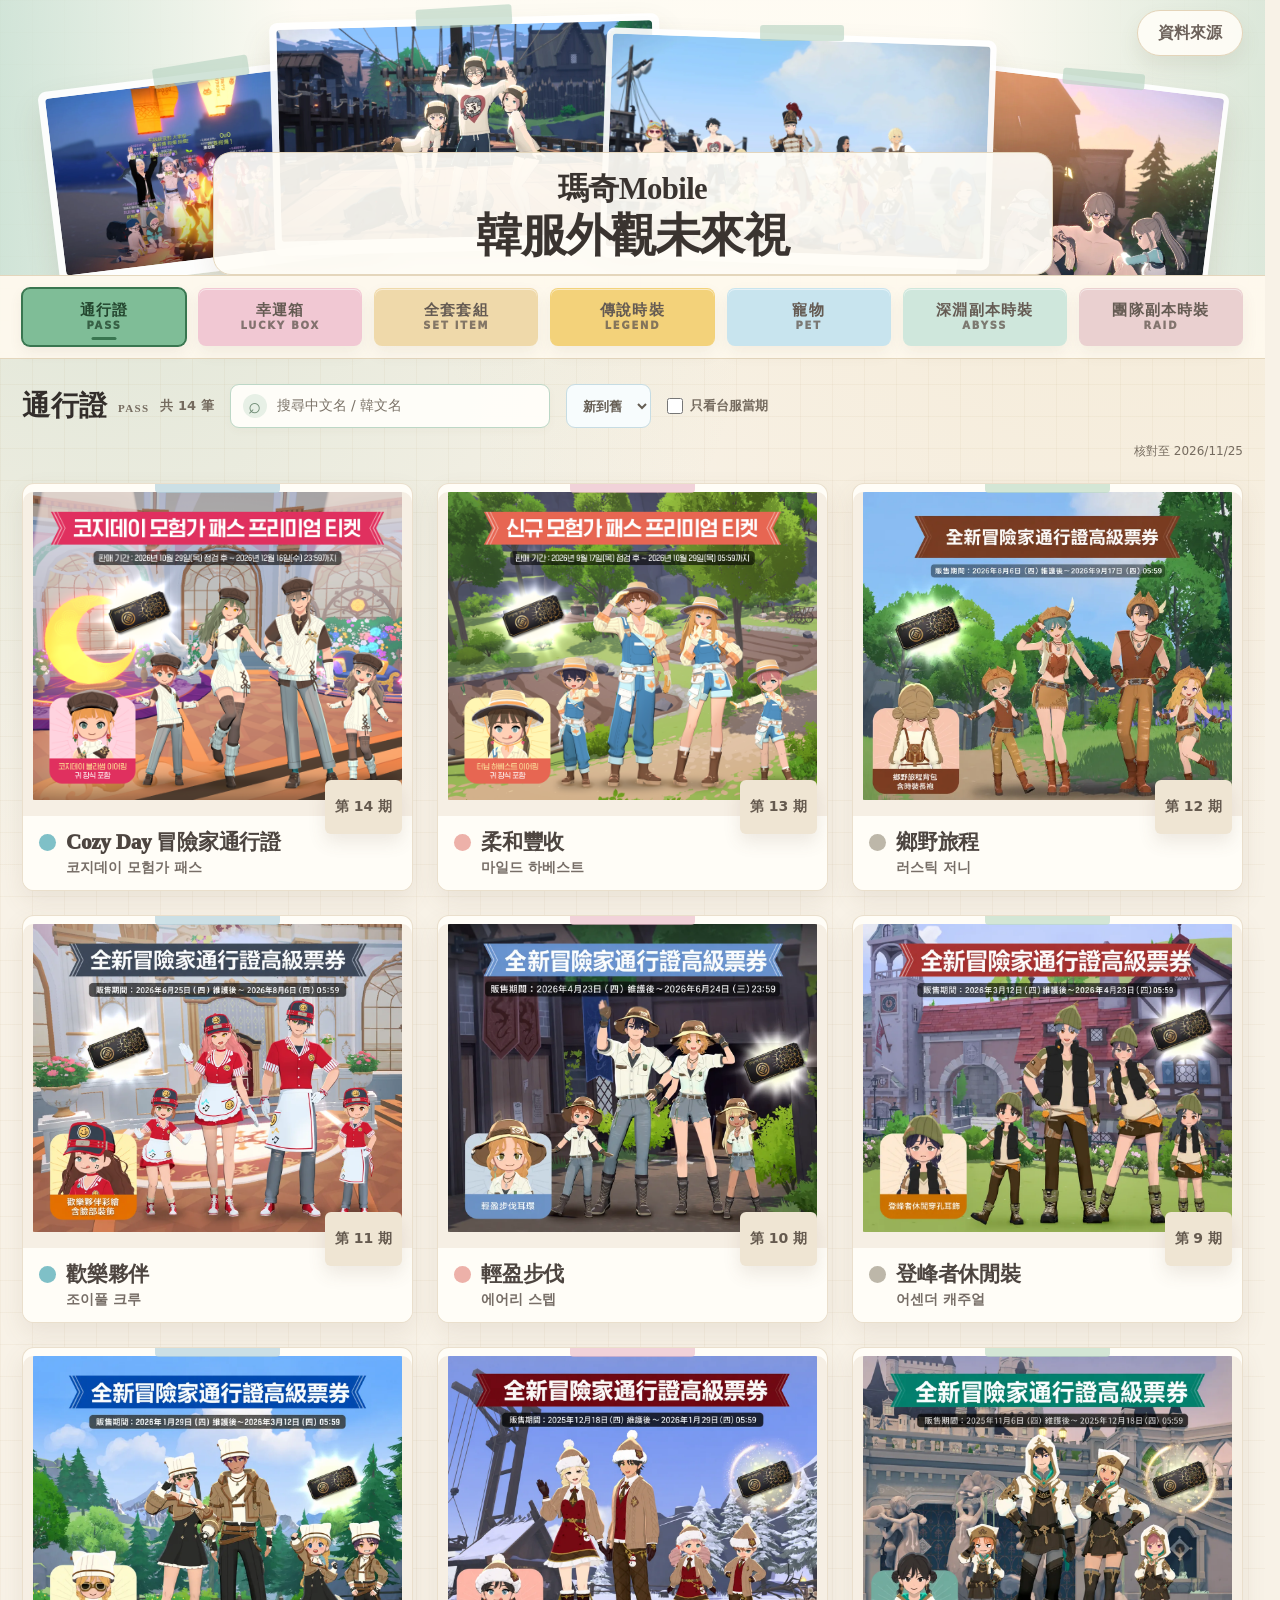
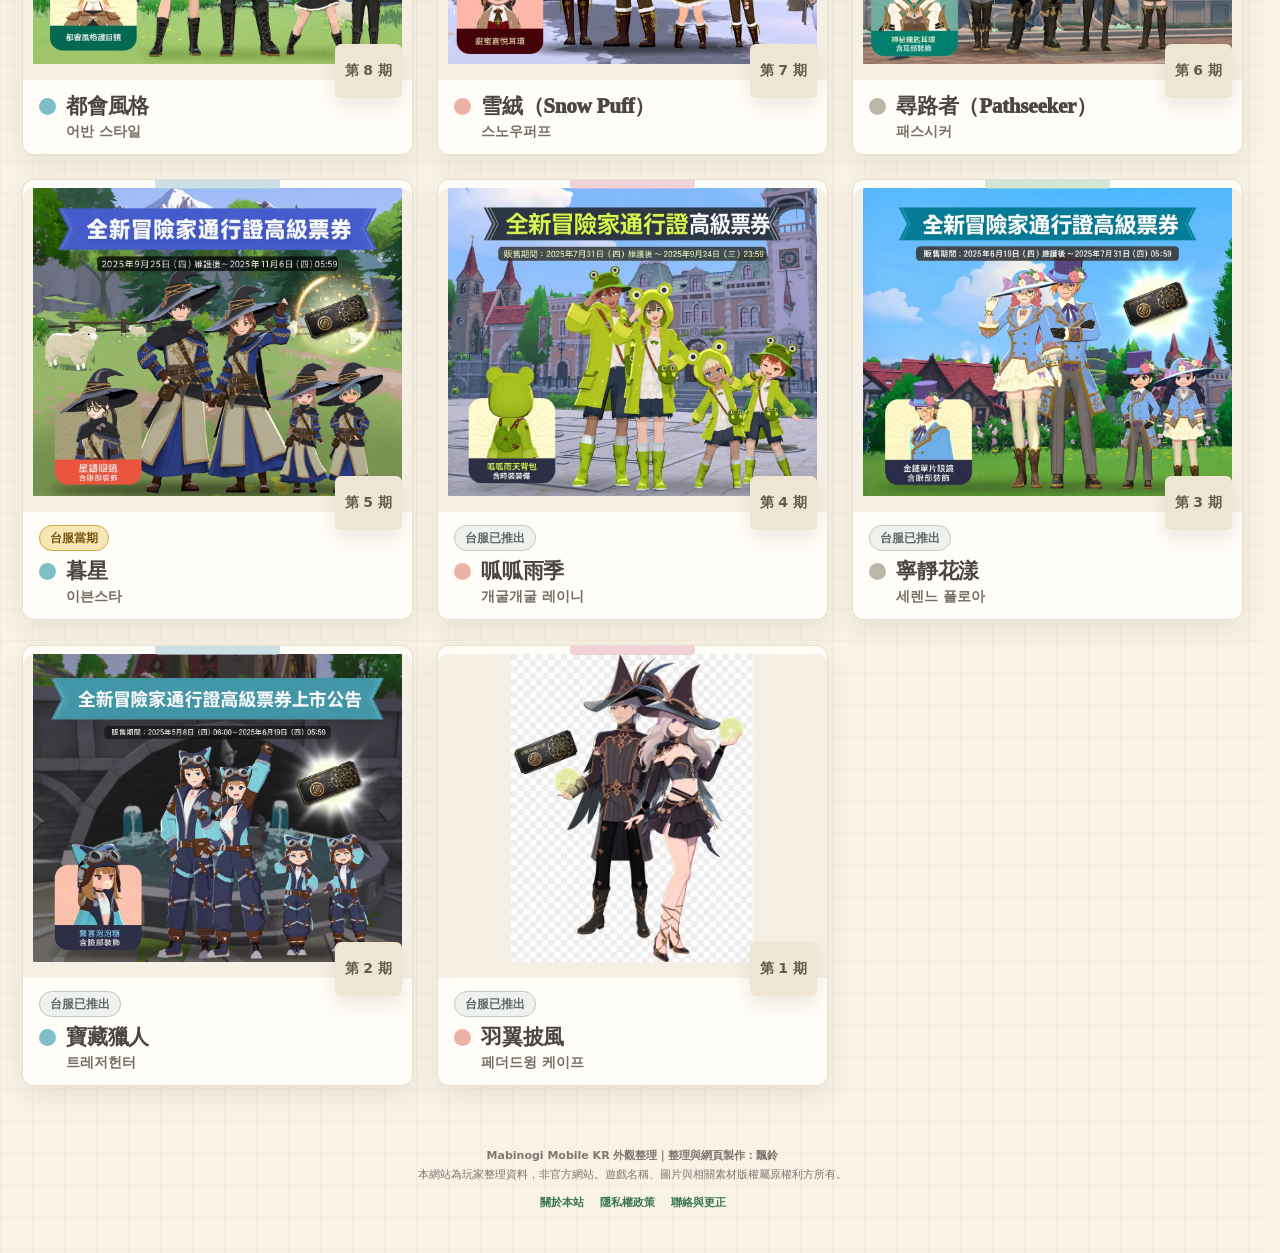
==== commit 57006225: "Add files via upload" ====
--- a/index.html
+++ b/index.html
@@ -14,6 +14,7 @@
 <link rel="canonical" href="https://www.piaorinstudio.com/"><link rel="icon" href="favicon.svg" type="image/svg+xml"><title>瑪奇Mobile 韓服外觀未來視</title><link rel="stylesheet" href="assets/css/main.css?v=20261015-actions">
 <script type="application/ld+json">{"@context":"https://schema.org","@type":"WebSite","name":"瑪奇Mobile 韓服外觀未來視","alternateName":"瑪奇Mobile韓服外觀未來視","url":"https://www.piaorinstudio.com/","inLanguage":"zh-Hant","description":"整理瑪奇 Mobile 韓服歷屆通行證、幸運箱、全套套組、傳說時裝、寵物技能、深淵與團隊副本外觀，提供中韓文名稱搜尋與台服推出狀態對照。"}</script>
 <link rel="stylesheet" href="assets/css/archive-ui.css?v=20261105-ui">
+<link rel="stylesheet" href="assets/css/archive-names.css?v=20261125">
 </head>
 <body>
 <header class="hero">
@@ -65,5 +66,5 @@
     <p class="action-playback-status" id="actionPlaybackStatus" role="status"></p>
   </section></div>
 </dialog>
-<script defer src="data/ads-config.js"></script><script defer src="assets/js/ads.js"></script><script defer src="data/catalog.js"></script><script defer src="data/pets.js"></script><script defer src="data/catalog-update-20260917.js"></script><script defer src="data/pet-update-20260917.js?v=20261017-owl"></script><script defer src="data/site-config.js"></script><script defer src="data/tw-update-20260925.js"></script><script defer src="data/tw-update-20260930.js"></script><script defer src="data/tw-update-20261014.js?v=20261105-tw-numbering-petdetail"></script><script defer src="data/tw-update-20261125.js?v=20261125"></script><script defer src="assets/js/app.js?v=20261105-ui"></script><script defer src="assets/js/archive-scroll.js?v=20261105-ui"></script>
+<script defer src="data/ads-config.js"></script><script defer src="assets/js/ads.js"></script><script defer src="data/catalog.js"></script><script defer src="data/pets.js"></script><script defer src="data/catalog-update-20260917.js"></script><script defer src="data/pet-update-20260917.js?v=20261125-pet-sources"></script><script defer src="data/site-config.js?v=20261125-names"></script><script defer src="data/tw-update-20260925.js"></script><script defer src="data/tw-update-20260930.js"></script><script defer src="data/tw-update-20261014.js?v=20261105-tw-numbering-petdetail"></script><script defer src="data/tw-update-20261125.js?v=20261125"></script><script defer src="assets/js/app.js?v=20261125-names"></script><script defer src="assets/js/archive-scroll.js?v=20261105-ui"></script>
 </body></html>
--- a/assets/css/archive-names.css
+++ b/assets/css/archive-names.css
@@ -0,0 +1,3 @@
+.entry-info,.name-row,.name-row .name,.pet-detail-title-row{min-width:0}
+.name-row .color-dot{flex-shrink:0}
+.entry-info .name,.entry-info .ko,.pet-rarity-name,.viewer-pet-rarity-btn>span:first-child,.pet-detail-title-row h2,.action-choice strong,.action-choice [lang=ko]{overflow-wrap:anywhere}
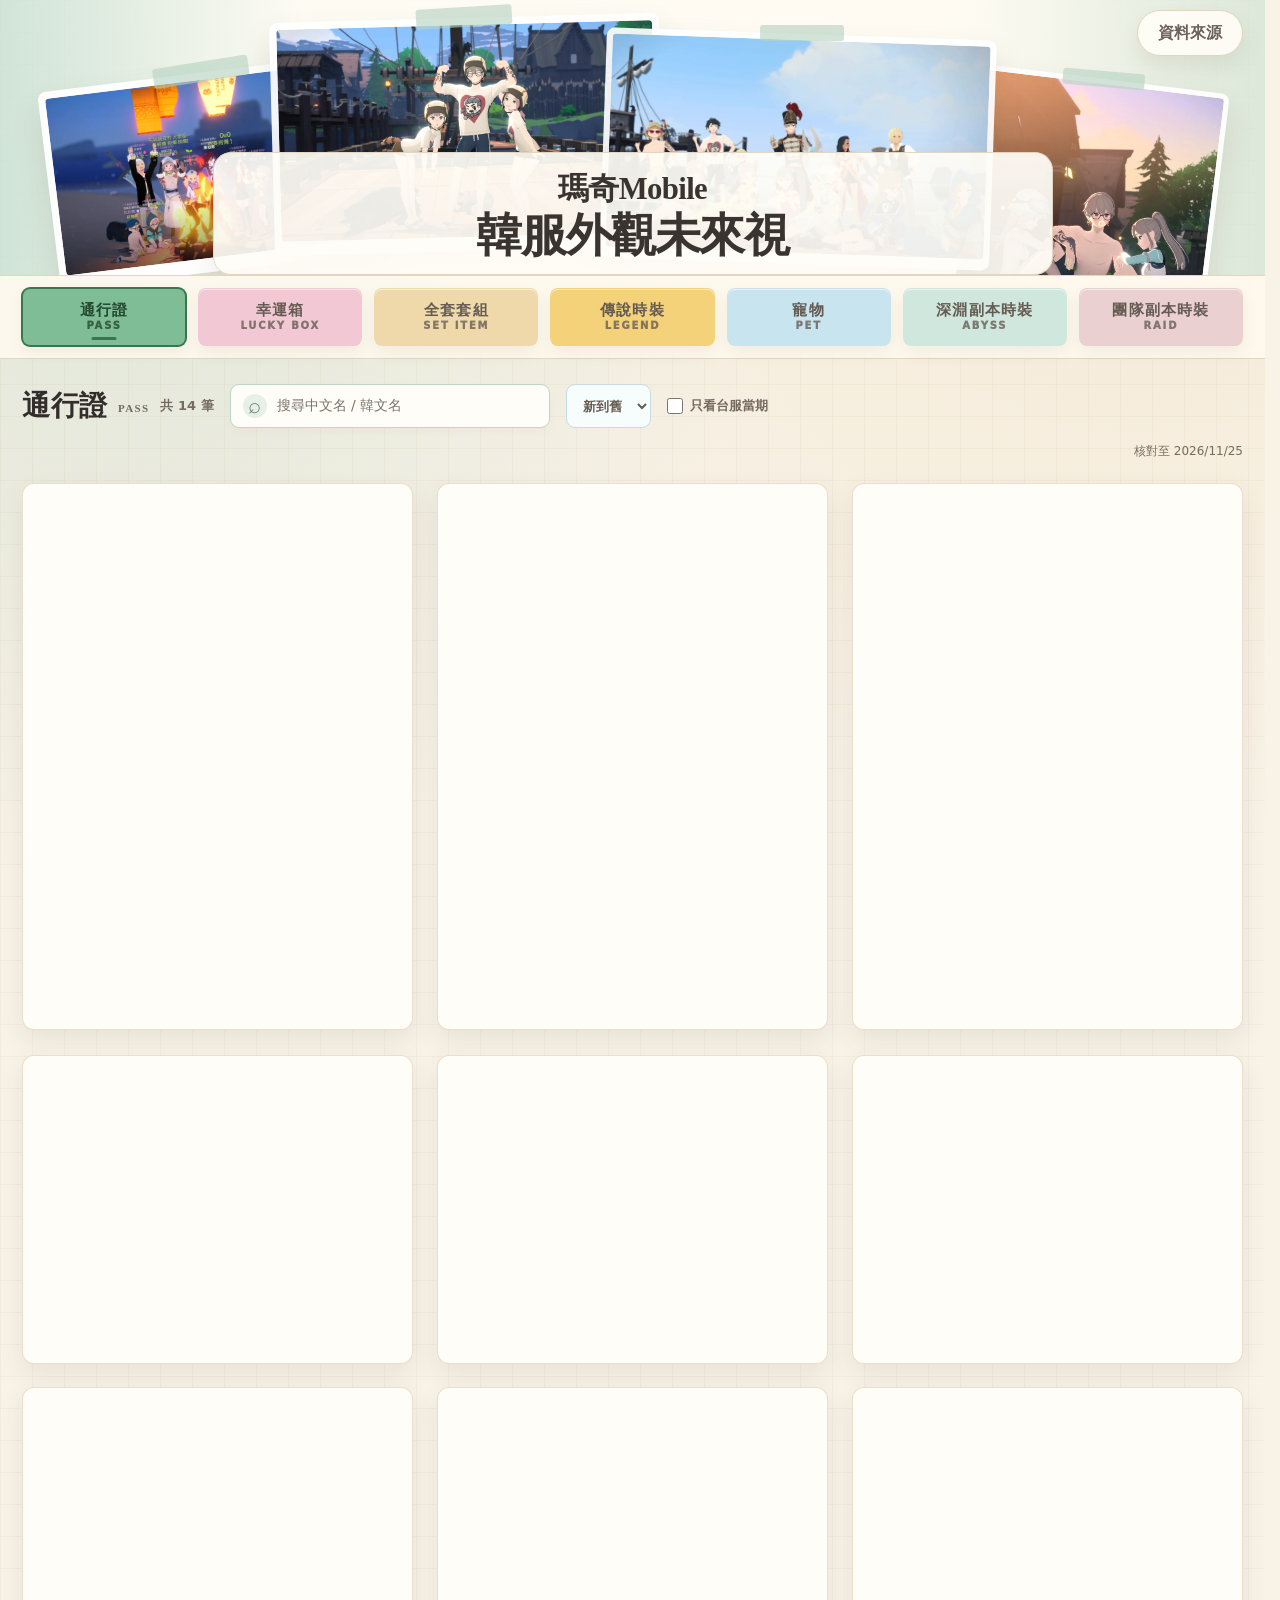
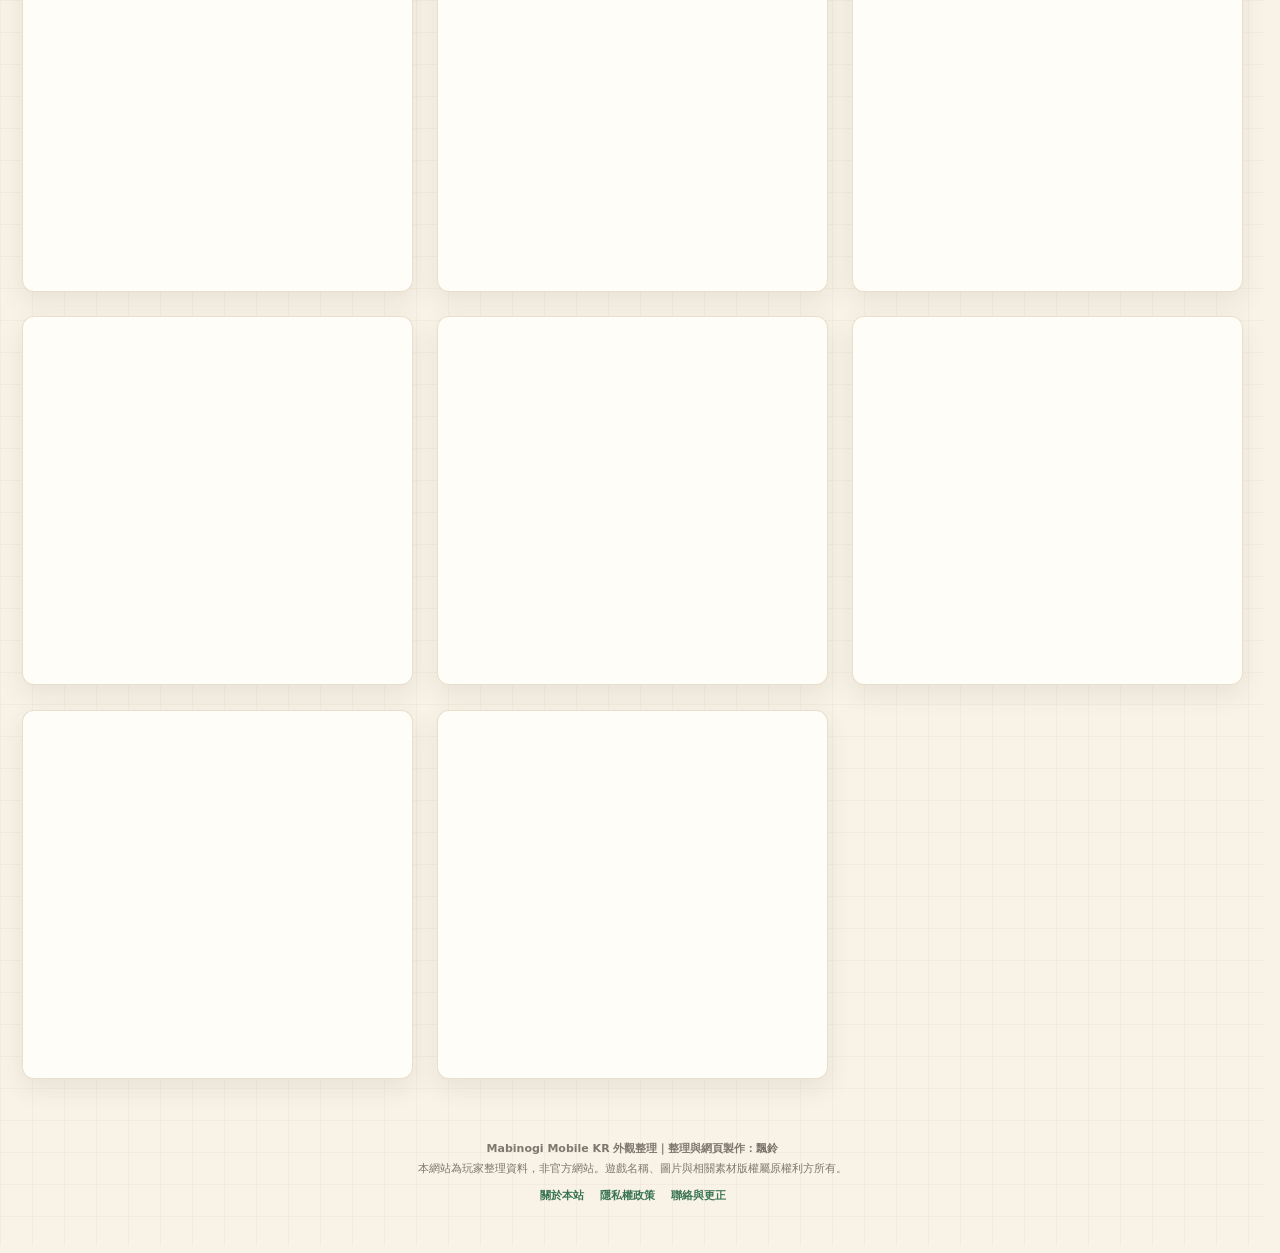
==== commit ad58d484: "Add files via upload" ====
--- a/index.html
+++ b/index.html
@@ -54,7 +54,7 @@
 <div class="viewer" id="viewer" role="dialog" aria-modal="true" aria-label="圖片放大預覽，可左右切換" aria-hidden="true"><button class="viewer-close" id="viewerClose" type="button" aria-label="關閉圖片預覽">×</button><button class="viewer-nav viewer-prev" id="viewerPrev" type="button" aria-label="上一張">‹</button><div class="viewer-modes" id="viewerModes" role="group" aria-label="傳說時裝圖片版本" hidden><button class="viewer-mode-btn" id="viewerRegular" data-mode="regular" type="button">一般版</button><button class="viewer-mode-btn" id="viewerHooded" data-mode="hooded" type="button">長袍版</button></div><img id="viewerImg" alt=""><div class="viewer-pet-rarities" id="viewerPetRarities" hidden aria-label="寵物稀有度資訊"><div class="viewer-pet-rarity-list" id="viewerPetRarityList"></div></div><button class="viewer-nav viewer-next" id="viewerNext" type="button" aria-label="下一張">›</button><div class="viewer-counter" id="viewerCounter" aria-live="polite"></div></div>
 <div class="tips-modal" id="tipsModal" role="dialog" aria-modal="true" aria-labelledby="tipsTitle" aria-hidden="true"><section class="tips-panel"><div class="tips-head"><div class="tips-head-title"><h2 id="tipsTitle">通行證小提示</h2><span class="tips-head-en" id="tipsTitleEn">PASS TIPS</span></div><button class="tips-close" id="tipsClose" type="button" aria-label="關閉小提示">×</button></div><div class="tips-body" id="tipsBody"></div></section></div>
 <div class="sources-modal" id="sourcesModal" role="dialog" aria-modal="true" aria-labelledby="sourcesTitle" aria-hidden="true"><section class="sources-panel"><div class="sources-head"><h2 id="sourcesTitle">資料來源</h2><button class="sources-close" id="sourcesClose" type="button" aria-label="關閉資料來源">×</button></div><p class="sources-intro">官方公告、遊戲內面板與玩家資料集中整理於此；中文名稱優先採台服正式名稱，尚無正式名稱時為參考翻譯。</p><div class="sources-list" id="sourcesList"></div></section></div>
-<div class="pet-detail-modal" id="petDetailModal" role="dialog" aria-modal="true" aria-labelledby="petDetailTitle" aria-hidden="true"><section class="pet-detail-panel"><div class="pet-detail-head"><div><div class="pet-detail-title-row"><h2 id="petDetailTitle"></h2><span class="rarity-badge" id="petDetailRarity"></span></div><div class="pet-detail-ko" id="petDetailKo"></div></div><button class="pet-detail-close" id="petDetailClose" type="button" aria-label="關閉寵物詳細資訊">×</button></div><div class="pet-detail-body"><section class="pet-detail-block"><div class="pet-detail-label">固有技能</div><div class="pet-skill-version-row"><span class="pet-skill-version-chip" id="petSkillVersion"></span></div><div class="pet-skill-name" id="petSkillName"></div><p class="pet-skill-effect" id="petSkillEffect"></p><div class="pet-legend-skill" id="petLegendSkill"><div class="pet-skill-version-row"><span class="pet-skill-version-chip legend" id="petLegendSkillVersion">升階至傳說</span></div><div class="pet-skill-name" id="petLegendSkillName"></div><p class="pet-skill-effect" id="petLegendSkillEffect"></p></div></section><section class="pet-detail-block"><div class="pet-detail-label">固定同行能力</div><div class="pet-stat-pills" id="petStatPills"></div></section><p class="pet-data-note" id="petDataNote"></p></div></section></div>
+<div class="pet-detail-modal" id="petDetailModal" role="dialog" aria-modal="true" aria-labelledby="petDetailTitle" aria-hidden="true"><section class="pet-detail-panel"><div class="pet-detail-head"><div><div class="pet-detail-title-row"><h2 id="petDetailTitle"></h2><span class="rarity-badge" id="petDetailRarity"></span></div><div class="pet-detail-ko" id="petDetailKo"></div></div><button class="pet-detail-close" id="petDetailClose" type="button" aria-label="關閉寵物詳細資訊">×</button></div><div class="pet-detail-body"><section class="pet-detail-block"><div class="pet-detail-label">固有技能</div><div class="pet-skill-version-row"><span class="pet-skill-version-chip" id="petSkillVersion"></span></div><div class="pet-skill-name" id="petSkillName"></div><p class="pet-skill-effect" id="petSkillEffect"></p><div class="pet-legend-skill" id="petLegendSkill"><div class="pet-skill-version-row"><span class="pet-skill-version-chip legend" id="petLegendSkillVersion">升階至傳說</span></div><div class="pet-skill-name" id="petLegendSkillName"></div><p class="pet-skill-effect" id="petLegendSkillEffect"></p></div></section><section class="pet-detail-block"><div class="pet-detail-label">固定同行能力</div><div class="pet-stat-pills" id="petStatPills"></div><p id="petLevelOneStats" hidden></p></section><p class="pet-data-note" id="petDataNote"></p></div></section></div>
 <dialog class="action-dialog" id="actionDialog" aria-labelledby="actionDialogTitle">
   <h2 class="action-sr-only" id="actionDialogTitle"></h2><button id="actionDialogClose" type="button" aria-label="關閉動作預覽">×</button>
   <div class="action-variants" id="actionVariants" role="group" aria-label="選擇演出版本"></div>
@@ -66,5 +66,5 @@
     <p class="action-playback-status" id="actionPlaybackStatus" role="status"></p>
   </section></div>
 </dialog>
-<script defer src="data/ads-config.js"></script><script defer src="assets/js/ads.js"></script><script defer src="data/catalog.js"></script><script defer src="data/pets.js"></script><script defer src="data/catalog-update-20260917.js"></script><script defer src="data/pet-update-20260917.js?v=20261125-pet-sources"></script><script defer src="data/site-config.js?v=20261125-names"></script><script defer src="data/tw-update-20260925.js"></script><script defer src="data/tw-update-20260930.js"></script><script defer src="data/tw-update-20261014.js?v=20261105-tw-numbering-petdetail"></script><script defer src="data/tw-update-20261125.js?v=20261125"></script><script defer src="assets/js/app.js?v=20261125-names"></script><script defer src="assets/js/archive-scroll.js?v=20261105-ui"></script>
+<script defer src="data/ads-config.js"></script><script defer src="assets/js/ads.js"></script><script defer src="data/catalog.js"></script><script defer src="data/pets.js"></script><script defer src="data/catalog-update-20260917.js"></script><script defer src="data/pet-update-20260917.js?v=20261125-hamster-merged"></script><script defer src="data/site-config.js?v=20261125-names"></script><script defer src="data/tw-update-20260925.js"></script><script defer src="data/tw-update-20260930.js"></script><script defer src="data/tw-update-20261014.js?v=20261105-tw-numbering-petdetail"></script><script defer src="data/tw-update-20261125.js?v=20261125"></script><script defer src="assets/js/app.js?v=20261125-hamster-merged"></script><script defer src="assets/js/archive-scroll.js?v=20261105-ui"></script>
 </body></html>
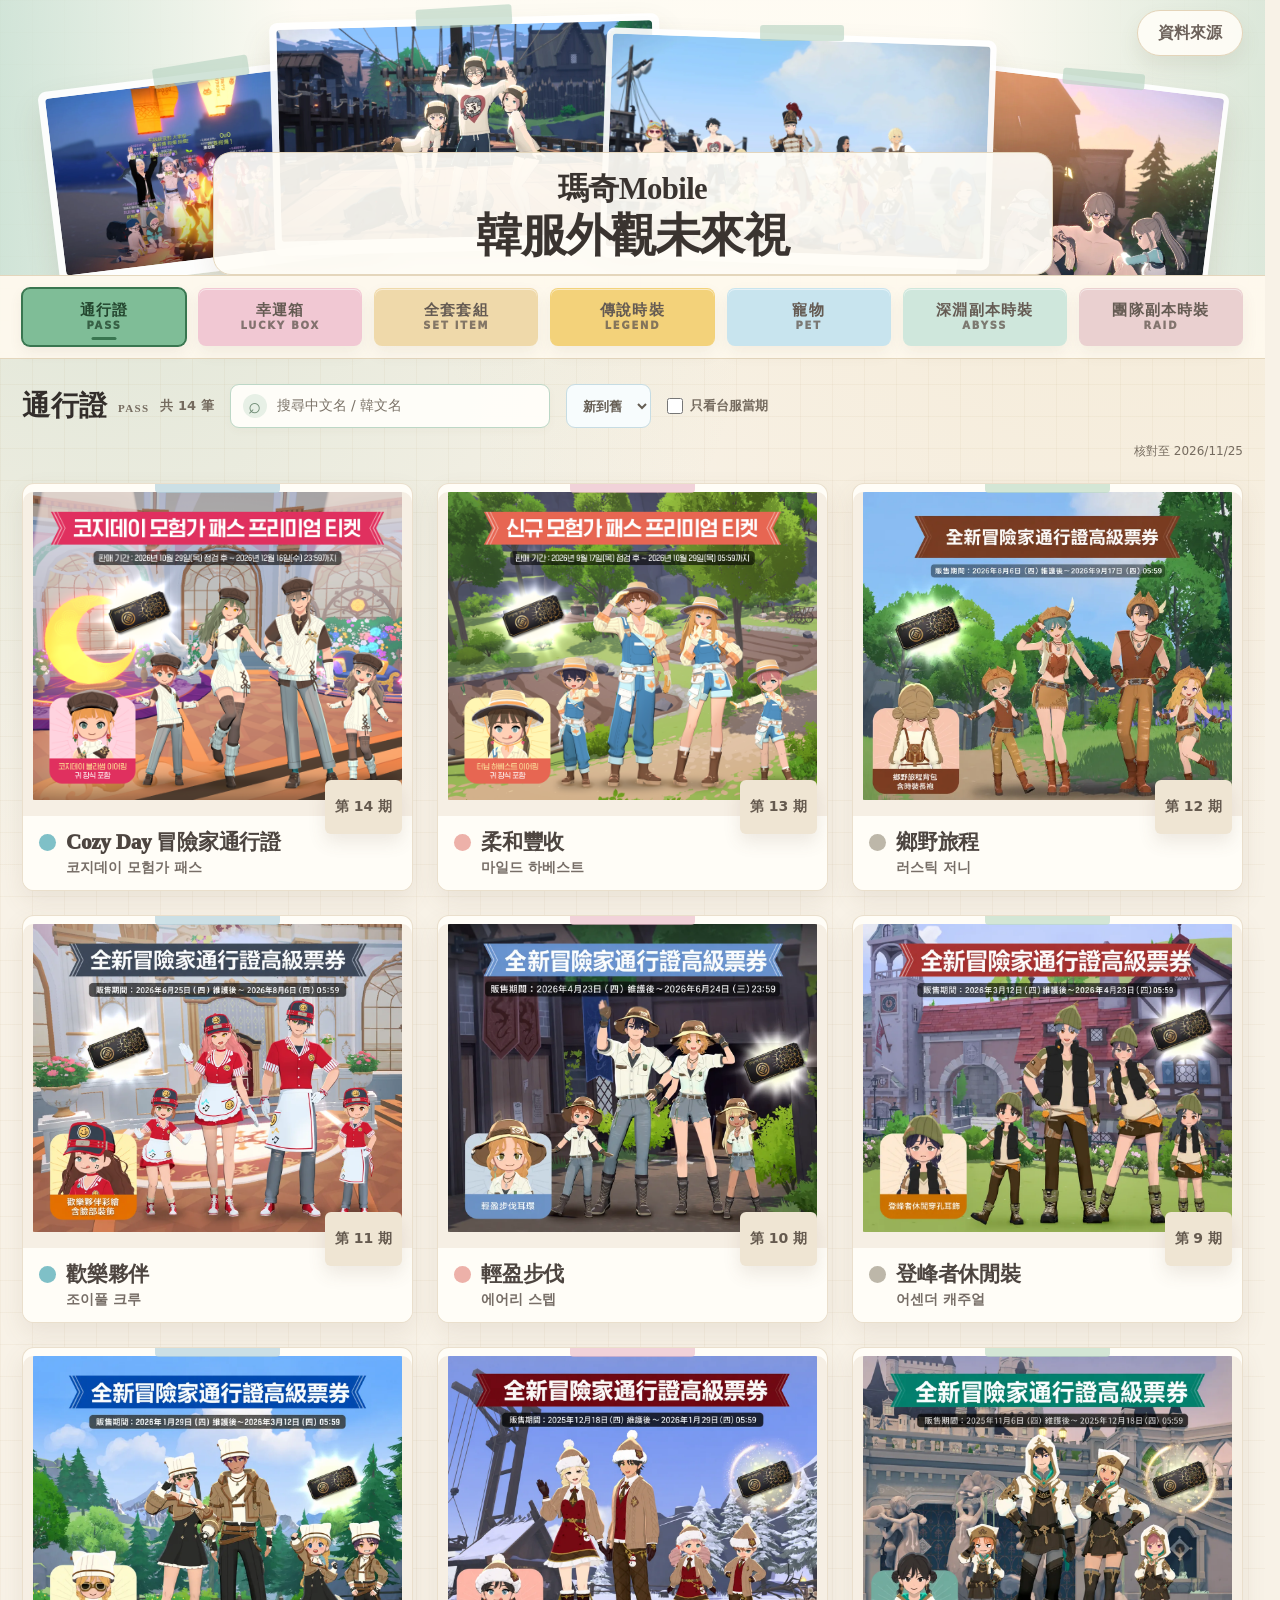
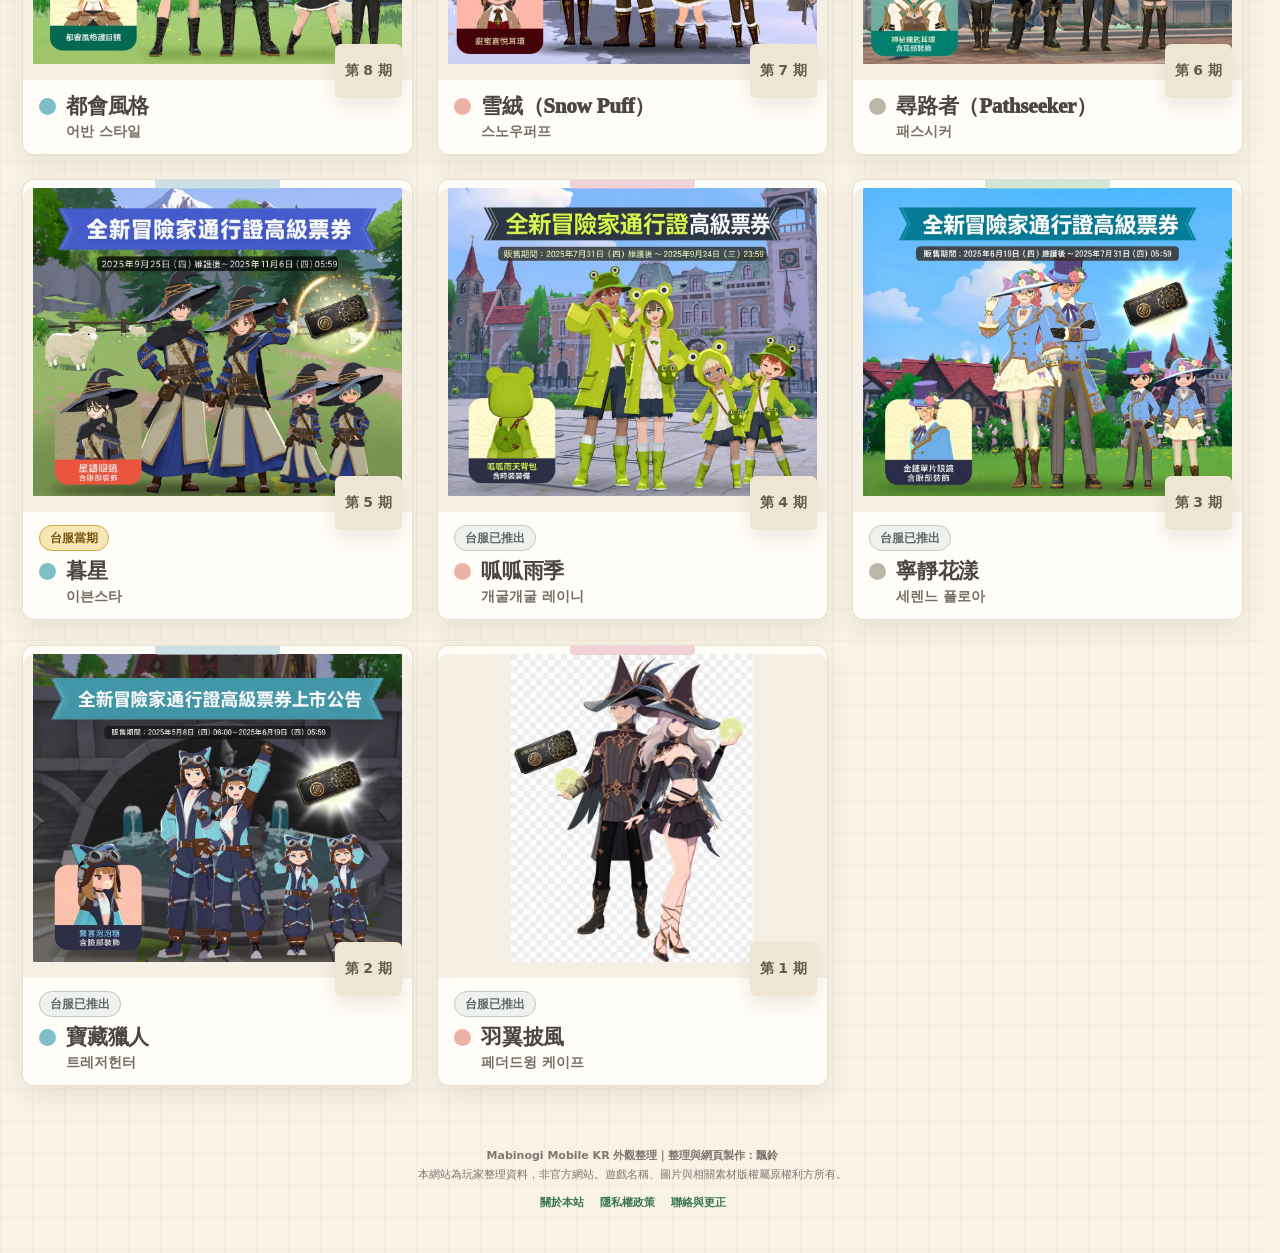
==== commit 41b76278: "Add files via upload" ====
--- a/index.html
+++ b/index.html
@@ -54,7 +54,7 @@
 <div class="viewer" id="viewer" role="dialog" aria-modal="true" aria-label="圖片放大預覽，可左右切換" aria-hidden="true"><button class="viewer-close" id="viewerClose" type="button" aria-label="關閉圖片預覽">×</button><button class="viewer-nav viewer-prev" id="viewerPrev" type="button" aria-label="上一張">‹</button><div class="viewer-modes" id="viewerModes" role="group" aria-label="傳說時裝圖片版本" hidden><button class="viewer-mode-btn" id="viewerRegular" data-mode="regular" type="button">一般版</button><button class="viewer-mode-btn" id="viewerHooded" data-mode="hooded" type="button">長袍版</button></div><img id="viewerImg" alt=""><div class="viewer-pet-rarities" id="viewerPetRarities" hidden aria-label="寵物稀有度資訊"><div class="viewer-pet-rarity-list" id="viewerPetRarityList"></div></div><button class="viewer-nav viewer-next" id="viewerNext" type="button" aria-label="下一張">›</button><div class="viewer-counter" id="viewerCounter" aria-live="polite"></div></div>
 <div class="tips-modal" id="tipsModal" role="dialog" aria-modal="true" aria-labelledby="tipsTitle" aria-hidden="true"><section class="tips-panel"><div class="tips-head"><div class="tips-head-title"><h2 id="tipsTitle">通行證小提示</h2><span class="tips-head-en" id="tipsTitleEn">PASS TIPS</span></div><button class="tips-close" id="tipsClose" type="button" aria-label="關閉小提示">×</button></div><div class="tips-body" id="tipsBody"></div></section></div>
 <div class="sources-modal" id="sourcesModal" role="dialog" aria-modal="true" aria-labelledby="sourcesTitle" aria-hidden="true"><section class="sources-panel"><div class="sources-head"><h2 id="sourcesTitle">資料來源</h2><button class="sources-close" id="sourcesClose" type="button" aria-label="關閉資料來源">×</button></div><p class="sources-intro">官方公告、遊戲內面板與玩家資料集中整理於此；中文名稱優先採台服正式名稱，尚無正式名稱時為參考翻譯。</p><div class="sources-list" id="sourcesList"></div></section></div>
-<div class="pet-detail-modal" id="petDetailModal" role="dialog" aria-modal="true" aria-labelledby="petDetailTitle" aria-hidden="true"><section class="pet-detail-panel"><div class="pet-detail-head"><div><div class="pet-detail-title-row"><h2 id="petDetailTitle"></h2><span class="rarity-badge" id="petDetailRarity"></span></div><div class="pet-detail-ko" id="petDetailKo"></div></div><button class="pet-detail-close" id="petDetailClose" type="button" aria-label="關閉寵物詳細資訊">×</button></div><div class="pet-detail-body"><section class="pet-detail-block"><div class="pet-detail-label">固有技能</div><div class="pet-skill-version-row"><span class="pet-skill-version-chip" id="petSkillVersion"></span></div><div class="pet-skill-name" id="petSkillName"></div><p class="pet-skill-effect" id="petSkillEffect"></p><div class="pet-legend-skill" id="petLegendSkill"><div class="pet-skill-version-row"><span class="pet-skill-version-chip legend" id="petLegendSkillVersion">升階至傳說</span></div><div class="pet-skill-name" id="petLegendSkillName"></div><p class="pet-skill-effect" id="petLegendSkillEffect"></p></div></section><section class="pet-detail-block"><div class="pet-detail-label">固定同行能力</div><div class="pet-stat-pills" id="petStatPills"></div><p id="petLevelOneStats" hidden></p></section><p class="pet-data-note" id="petDataNote"></p></div></section></div>
+<div class="pet-detail-modal" id="petDetailModal" role="dialog" aria-modal="true" aria-labelledby="petDetailTitle" aria-hidden="true"><section class="pet-detail-panel"><div class="pet-detail-head"><div><div class="pet-detail-title-row"><h2 id="petDetailTitle"></h2><span class="rarity-badge" id="petDetailRarity"></span></div><div class="pet-detail-ko" id="petDetailKo"></div></div><button class="pet-detail-close" id="petDetailClose" type="button" aria-label="關閉寵物詳細資訊">×</button></div><div class="pet-detail-body"><section class="pet-detail-block"><div class="pet-detail-label">固有技能</div><div class="pet-skill-version-row"><span class="pet-skill-version-chip" id="petSkillVersion"></span></div><div class="pet-skill-name" id="petSkillName"></div><p class="pet-skill-effect" id="petSkillEffect"></p><div class="pet-legend-skill" id="petLegendSkill"><div class="pet-skill-version-row"><span class="pet-skill-version-chip legend" id="petLegendSkillVersion">升階至傳說</span></div><div class="pet-skill-name" id="petLegendSkillName"></div><p class="pet-skill-effect" id="petLegendSkillEffect"></p></div></section><section class="pet-detail-block"><div class="pet-detail-label">固定同行能力</div><div class="pet-stat-pills" id="petStatPills"></div></section><p class="pet-data-note" id="petDataNote"></p></div></section></div>
 <dialog class="action-dialog" id="actionDialog" aria-labelledby="actionDialogTitle">
   <h2 class="action-sr-only" id="actionDialogTitle"></h2><button id="actionDialogClose" type="button" aria-label="關閉動作預覽">×</button>
   <div class="action-variants" id="actionVariants" role="group" aria-label="選擇演出版本"></div>
@@ -66,5 +66,5 @@
     <p class="action-playback-status" id="actionPlaybackStatus" role="status"></p>
   </section></div>
 </dialog>
-<script defer src="data/ads-config.js"></script><script defer src="assets/js/ads.js"></script><script defer src="data/catalog.js"></script><script defer src="data/pets.js"></script><script defer src="data/catalog-update-20260917.js"></script><script defer src="data/pet-update-20260917.js?v=20261125-hamster-merged"></script><script defer src="data/site-config.js?v=20261125-names"></script><script defer src="data/tw-update-20260925.js"></script><script defer src="data/tw-update-20260930.js"></script><script defer src="data/tw-update-20261014.js?v=20261105-tw-numbering-petdetail"></script><script defer src="data/tw-update-20261125.js?v=20261125"></script><script defer src="assets/js/app.js?v=20261125-hamster-merged"></script><script defer src="assets/js/archive-scroll.js?v=20261105-ui"></script>
+<script defer src="data/ads-config.js"></script><script defer src="assets/js/ads.js"></script><script defer src="data/catalog.js"></script><script defer src="data/pets.js"></script><script defer src="data/catalog-update-20260917.js"></script><script defer src="data/pet-update-20260917.js?v=20261125-hamster-merged"></script><script defer src="data/site-config.js?v=20261125-names"></script><script defer src="data/tw-update-20260925.js"></script><script defer src="data/tw-update-20260930.js"></script><script defer src="data/tw-update-20261014.js?v=20261105-tw-numbering-petdetail"></script><script defer src="data/tw-update-20261125.js?v=20261125"></script><script defer src="assets/js/app.js?v=pet-badges-only"></script><script defer src="assets/js/archive-scroll.js?v=20261105-ui"></script>
 </body></html>
